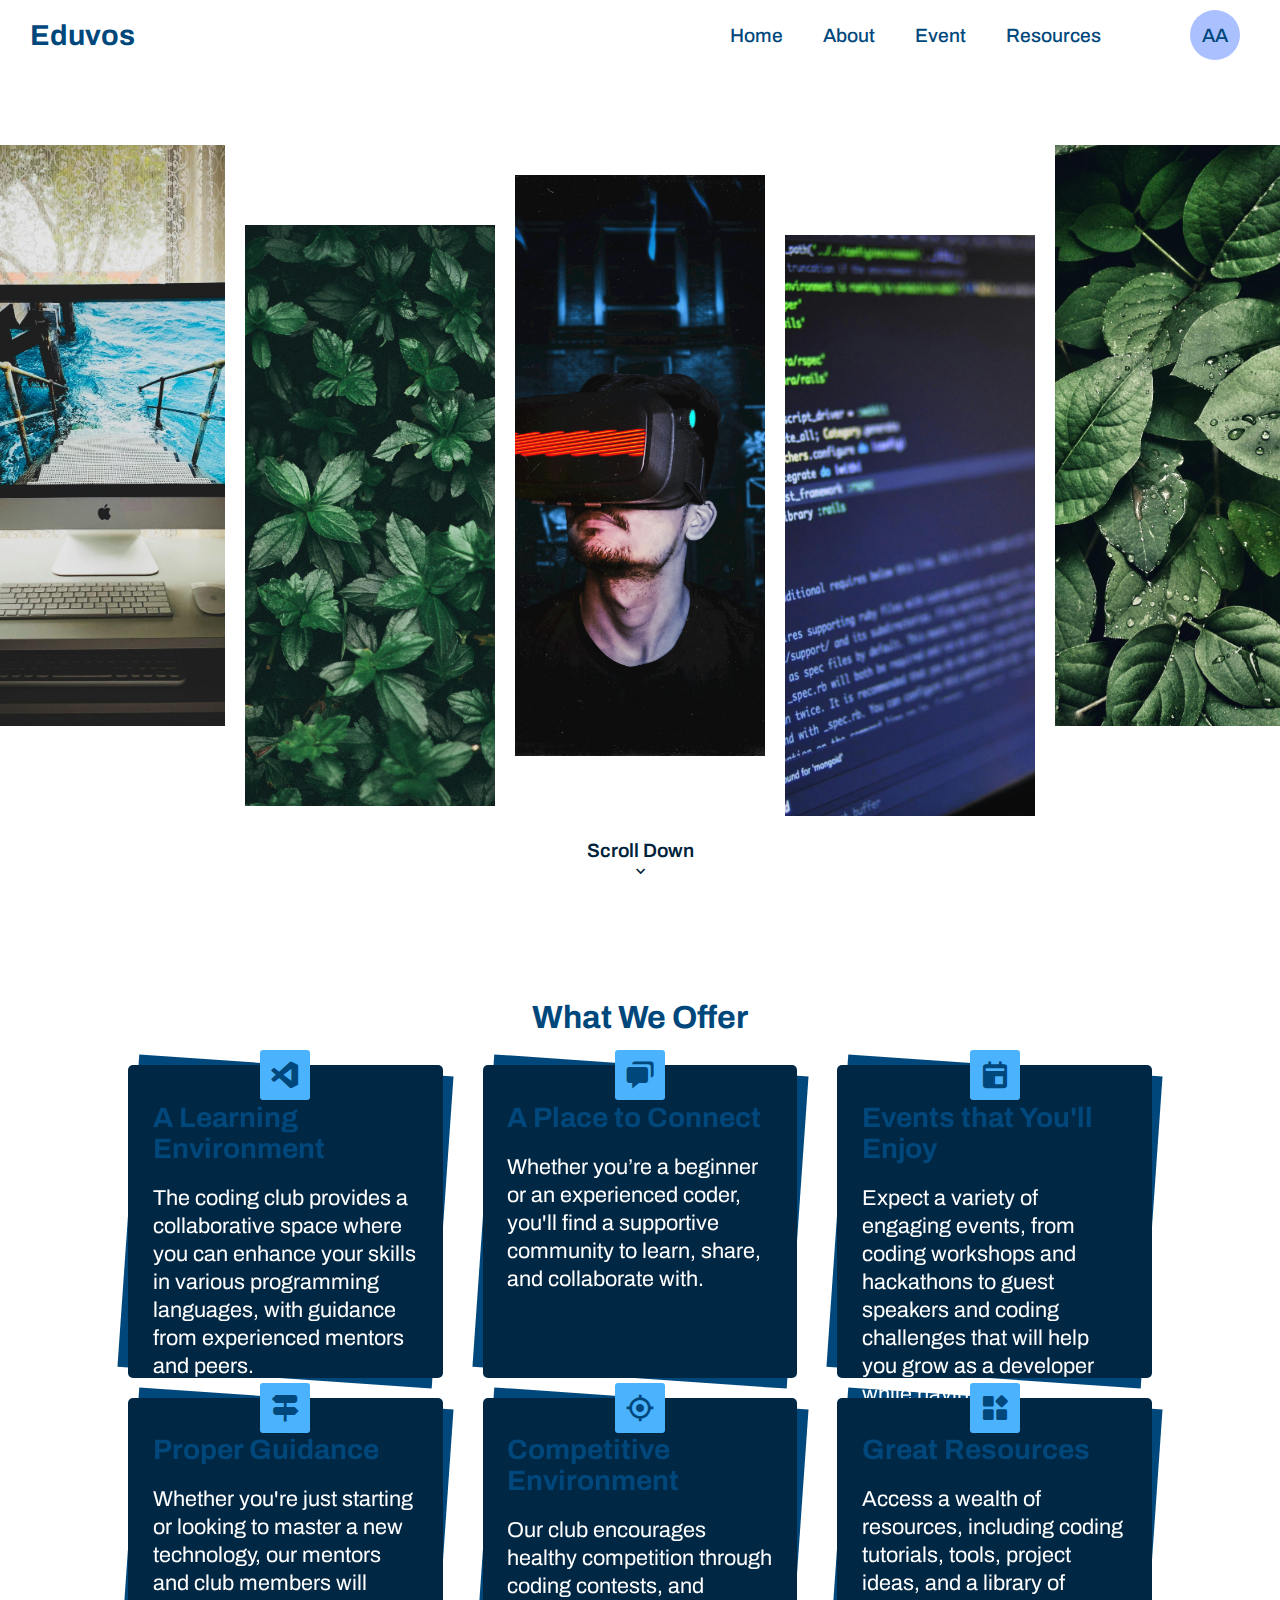
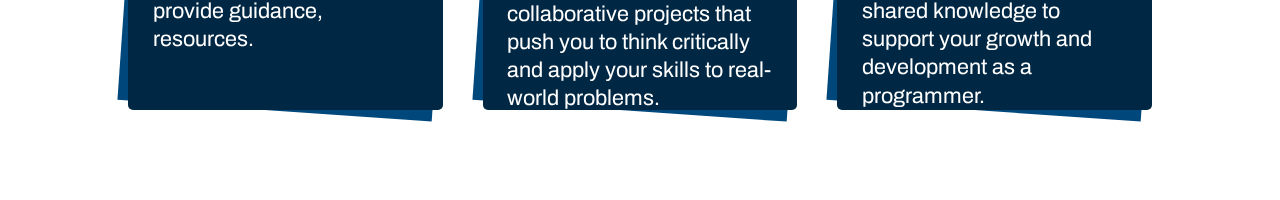
==== index.html @ 699df005 "Update - Working Site" ====
<!DOCTYPE html>
<html lang="en">
<head>
    <link rel="preconnect" href="https://fonts.googleapis.com">
    <link rel="preconnect" href="https://fonts.gstatic.com" crossorigin>
    <link href="https://fonts.googleapis.com/css2?family=Archivo:ital,wght@0,100..900;1,100..900&family=Jost:ital,wght@0,100..900;1,100..900&family=Macondo&family=Nunito+Sans:ital,opsz,wght@0,6..12,200..1000;1,6..12,200..1000&family=Pacifico&display=swap" rel="stylesheet">
    <link href="https://fonts.googleapis.com/css2?family=Archivo:ital,wght@0,100..900;1,100..900&family=Galada&family=Jost:ital,wght@0,100..900;1,100..900&family=Macondo&family=Nunito+Sans:ital,opsz,wght@0,6..12,200..1000;1,6..12,200..1000&family=Pacifico&display=swap" rel="stylesheet">


    <link rel="stylesheet" href="./Styles/Global.css">
    <link rel="stylesheet" href="./Styles/Home_Page.css">
    <link href='https://unpkg.com/boxicons@2.1.4/css/boxicons.min.css' rel='stylesheet'>

    <meta charset="UTF-8">
    <meta name="viewport" content="width=device-width, initial-scale=1.0">
    <title>Home Page</title>
</head>
<body>
    <!-- This will appear if loading takes a while -->
    <div class="loadingScreen">
        <span class="item1"></span>
        <span class="item2"></span>
        <span class="item3"></span>
        <span class="item4"></span>
    </div>

    <main id="content">
    <!-- The Main Page Navigation -->
    <header>
        <nav class="main-Navigation">
            <h2 class="logo">Eduvos</h2>

            <div class="nav-container">
                <ul>
                    <a href="./index.html" class="nav-button">Home</a>
                    <a href="./About_Page.html" class="nav-button">About</a>
                    <a href="./Event_Page.html" class="nav-button">Event</a>
                    <a href="./Resource_Page.html" class="nav-button">Resources</a>
                </ul>
    
                <div class="userProfile">AA</div>
            </div>
        </nav>
    </header>

    <!-- Welcoming Section -->
    <div class="welcoming-Section">
        <img src="./Resources/Images/Image1.jpg" alt="">
        <img src="./Resources/Images/Image4.jpg" alt="">
        <img src="./Resources/Images/Image2.jpg" alt="">
        <img src="./Resources/Images/Image3.jpg" alt="">
        <img src="./Resources/Images/Image5.jpg" alt="">
    
        <div class="scrollDown"><a href="#section2">Scroll Down</a> <i class='bx bx-chevron-down'></i></div>
    </div>

    <div class="section2" id="section2">
        <h1>What We Offer</h1>

        <div class="section2-Content">

            <div class="content-Containers">
                <div class="content-icon">
                    <i class='bx bxl-visual-studio'></i>
                </div>
            
                <div class="flip-card">
                    <div class="flip-inner">
                        <div class="flip-front">
                            <h3>A Learning Environment</h3>
                            <p>The coding club provides a collaborative space where you can enhance your skills in various programming languages, with guidance from experienced mentors and peers.</p>
                        </div>
                        <div class="flip-back">
                            <i class='bx bxs-quote-left'></i>
                            Did you know? Being part of a coding community can significantly accelerate your learning process and introduce you to industry practices through hands-on experience.
                            <i class='bx bxs-quote-right'></i>
                        </div>
                    </div>
                </div>
            </div>
            
            <div class="content-Containers">
                <div class="content-icon">
                    <i class='bx bxs-chat'></i>
                </div>
            
                <div class="flip-card">
                    <div class="flip-inner">
                        <div class="flip-front">
                            <h3>A Place to Connect</h3>
                            <p>Whether you’re a beginner or an experienced coder, you'll find a supportive community to learn, share, and collaborate with.</p>
                        </div>
                        <div class="flip-back">
                            <i class='bx bxs-quote-left'></i>
                            Did you know? Building connections in a coding community can open doors to collaborative projects, job opportunities, and invaluable peer-to-peer learning.
                            <i class='bx bxs-quote-right'></i>
                        </div>
                    </div>
                </div>
            </div>
            
            <div class="content-Containers">
                <div class="content-icon">
                    <i class='bx bxs-calendar-event'></i>
                </div>
            
                <div class="flip-card">
                    <div class="flip-inner">
                        <div class="flip-front">
                            <h3>Events that You'll Enjoy</h3>
                            <p>Expect a variety of engaging events, from coding workshops and hackathons to guest speakers and coding challenges that will help you grow as a developer while having fun.</p>
                        </div>
                        <div class="flip-back">
                            <i class='bx bxs-quote-left'></i>
                            Did you know? Participating in coding events and hackathons enhances problem-solving skills, boosts your portfolio, and offers great networking opportunities with professionals.
                            <i class='bx bxs-quote-right'></i>
                        </div>
                    </div>
                </div>
            </div>
            
            <div class="content-Containers">
                <div class="content-icon">
                    <i class='bx bxs-directions'></i>
                </div>
            
                <div class="flip-card">
                    <div class="flip-inner">
                        <div class="flip-front">
                            <h3>Proper Guidance</h3>
                            <p>Whether you're just starting or looking to master a new technology, our mentors and club members will provide guidance, resources.</p>
                        </div>
                        <div class="flip-back">
                            <i class='bx bxs-quote-left'></i>
                            Did you know? Having a mentor to guide you through coding challenges helps build confidence, improves your coding techniques, and accelerates your learning curve.
                            <i class='bx bxs-quote-right'></i>
                        </div>
                    </div>
                </div>
            </div>
            
            <div class="content-Containers">
                <div class="content-icon">
                    <i class='bx bx-target-lock'></i>
                </div>
            
                <div class="flip-card">
                    <div class="flip-inner">
                        <div class="flip-front">
                            <h3>Competitive Environment</h3>
                            <p>Our club encourages healthy competition through coding contests, and collaborative projects that push you to think critically and apply your skills to real-world problems.</p>
                        </div>
                        <div class="flip-back">
                            <i class='bx bxs-quote-left'></i>
                            Did you know? Healthy competition in coding can lead to faster skill development, increased motivation, and a deeper understanding of the concepts you’re learning.
                            <i class='bx bxs-quote-right'></i>
                        </div>
                    </div>
                </div>
            </div>
            
            <div class="content-Containers">
                <div class="content-icon">
                    <i class='bx bxs-widget'></i>
                </div>
            
                <div class="flip-card">
                    <div class="flip-inner">
                        <div class="flip-front">
                            <h3>Great Resources</h3>
                            <p>Access a wealth of resources, including coding tutorials, tools, project ideas, and a library of shared knowledge to support your growth and development as a programmer.</p>
                        </div>
                        <div class="flip-back">
                            <i class='bx bxs-quote-left'></i>
                            Did you know? The best way to learn coding is by actively building projects. Our club provides resources and challenges that help you apply your knowledge in practical ways.
                            <i class='bx bxs-quote-right'></i>
                        </div>
                    </div>
                </div>
            </div>
            

        </div>
    </div>
</main>
</body>
<script type="module" src="./Scripts/Global.js"></script>
<script type="module" src="./Scripts/Home_Page.js"></script>
</html>
---- Styles/Global.css ----
:root{
    --primary-color: #00487C;
    --secondary-color: #267EBD;
    --tertiary-color: #4BB3FD;
    --quaternary-color: #D7EBBA;
    --quinary-color: #EBF5BC;
    --senary-color: #feffb4;

    --primary-color-dark: #00223A;
    --mid-secondary-color:#002743;
}

*{
    margin: 0;
    padding: 0;
}

a{
    text-decoration: none;
    color: inherit;
}

body{
    color: var(--primary-color);
    font-family: archivo;
    justify-content: center;

}

::-webkit-scrollbar{
    background: var(--primary-color);
    width: 12px;
}

::-webkit-scrollbar-thumb{
    background: var(--primary-color-dark);
}


header{
    width: 100%;
}

nav{
    display: flex;
    justify-content: space-between;
    align-items: center;

    color: var(--primary-color);
    font-size: 1.2em;
    font-weight: 500;

    width: 100%;
    height: 70px;
}

nav h2{
    padding-left: 30px;
}

nav img{
    width: 60px;
    height: 60px;

    border-radius: 50%;
}

nav ul{
    display: flex;
    height: 100%;
    list-style: none;
    gap: 20px;
    align-items: center;
}

nav ul a{
    position: relative;
    align-content: center;

    color: inherit;
    text-decoration: none;
    padding: 10px;
    cursor: pointer;
    height: 100%;

    overflow: hidden;
}

nav ul a:before{
    content: "";

    position: absolute;
    bottom: 0;
    left: -100%;
    width: 100%;
    height: 4px;
    background: var(--primary-color);

    transition: 0.5s;
}

nav ul a:after{
    content: "";

    position: absolute;
    bottom: 5px;
    left: 100%;
    width: 100%;
    height: 4px;
    background: var(--tertiary-color);

    transition: 0.5s;
}

nav ul a:hover:before,
nav ul a:hover:after{
    left: 0;
    transition: 0.5s;
}

.nav-container{
    display: flex;
    justify-content: space-around;
    /* background: red; */
    align-items: center;
    width: 600px;
    height: 100%;
}

nav .userProfile{
    background: #abc0ff;
    text-align: center;
    align-content: center;
    height: 50px;
    width: 50px;
    border-radius: 50%
}

/* ---------------------------------------------------------------- */


.loadingScreen{
    position: fixed;
    background: white;
    width: 100%;
    height: 100vh;
    align-content: center;
    justify-items: center;

    z-index: 100;
}

span{
    position: absolute;
    left: 50%;

    display: block;
    width: 20px;
    height: 20px;
    border-radius: 50%;

    animation: load 2s infinite ease-in-out;
}

.item1{
    background: var(--primary-color);
    animation-delay: -1.5s;
}

.item2{
    background: var(--primary-color-dark);
    animation-delay: -1s;
}

.item3{
    background: var(--primary-color);
    animation-delay: -0.5s;
}

.item4{
    background: var(--primary-color-dark);
    animation-delay: 0s;
}

@keyframes load {
    0%{
        transform: translate(0%);
        border-radius: 50%;
    }
    25%{
        transform: translate(150%) scale(0.5);
        border-radius: 0%;
    }
    50%{
        transform: translate(150%, 150%);
        border-radius: 50%;
    }
    75%{
        transform: translate(0, 150%) scale(0.5);
        border-radius: 0%;
    }
}
---- Styles/Home_Page.css ----
html {
    scroll-behavior: smooth;
}


.welcoming-Section{
    position: relative;
    display: flex;
    justify-content: center;
    align-items: center;

    width: 100%;
    height: calc(100vh - 70px);

    gap: 20px;
    /* background: var(--primary-color-dark); */
}

.welcoming-Section img{
    width: 250px;
    height: 70%;
    object-fit: cover;
    background: var(--primary-color-dark);
    transition: 0.2s ease-in-out;
}

/* Image PLacements */
.welcoming-Section img:nth-child(1) {
    transform: translateY(-50px);
}

.welcoming-Section img:nth-child(2) {
    transform: translateY(30px);
}

.welcoming-Section img:nth-child(3) {
    transform: translateY(-20px);
}

.welcoming-Section img:nth-child(4) {
    transform: translateY(40px);
}

.welcoming-Section img:nth-child(5) {
    transform: translateY(-50px);
}

.welcoming-Section img:hover {
    scale: 1.1;
}

.welcoming-Section:has(img:hover) img:not(:hover) {
    transition: filter 100ms ease-in-out;
    filter: grayscale(50%);
    transition: 0.2s ease-in-out;

}

.scrollDown{
    position: absolute;
    bottom: 20px;
    display: flex;
    flex-direction: column;

    align-items: center;
    font-size: 1.2em;
    font-weight: 600;

    color: var(--primary-color-dark);
    /* animation: bobbing 1200ms 5s infinite; */
}

@keyframes bobbing {
    0%{
        transform: translateY(0px);
    }
    20%{
        transform: translateY(-20px);
    }
    40%{
        transform: translateY(0px);
    }
    60%{
        transform: translateY(0px);
    }
    80%{
        transform: translateY(-20px);
    }
    100%{
        transform: translateY(0px);
    }
}

/* ------------------------------------------------- */

.section2{
    height: 100vh;
    width: 100%;

    position: relative;
    display: flex;

    justify-content: center;
    align-items: center;
    flex-direction: column;

    gap: 20px;
}

.section2 h1{
    margin-bottom: 20px;
}

.section2-Content{
    width: 80%;
    height: 625px;

    display: grid;
    align-items: center;
    grid-template-columns: repeat(3, 1fr);
    grid-template-rows: repeat(2, 1fr);
    
    gap: 40px;
}

.content-Containers{
    position: relative;

    height: 100%;
    background: var(--mid-secondary-color);
    border-radius: 5px;
    cursor: pointer;

    padding: 10px;
}

.content-Containers::before{
    content: '';
    position: absolute;
    height: 100%;
    width: 100%;

    left: 0;
    top: 0;
    rotate: 4deg;
    z-index: -1;
    background: var(--primary-color);
}

.content-icon{
    height: 50px;
    width: 50px;

    position: absolute;
    left: 50%;
    transform: translate(-50%, -50%);

    background: var(--tertiary-color);
    border-radius: 3px;

    display: flex;
    align-items: center;
    justify-content: center;
    font-size: 2em;
    transition: 1s;
    z-index: 1;
}

.flip-card {
    width: 100%;
    height: 100%;
    position: relative;
    transform-style: preserve-3d;
    transition: transform 0.6s;
}

.flip-inner {
    width: 100%;
    height: 100%;
    position: relative;
    transform-style: preserve-3d;
}

.flip-front, .flip-back {
    position: absolute;
    height: 100%;
    backface-visibility: hidden;
    font-size: 24px;
    border-radius: 5px;
}

.flip-front{
    width: 90%;
    padding: 0% 5%;

    display: flex;
    flex-direction: column;
    gap: 20px;
}

.flip-front h3{
    margin-top: 10%;
}

.flip-front p{
    color: white;
    font-size: 0.9em;
    line-height: 1.3em;
}

.flip-back {
    background: var(--senary-color);
    text-align: center;
    align-content: center;
    width: 90%;
    padding: 0% 5%;
    transform: rotateY(180deg);
}

.flipped .flip-card {
    transform: rotateY(180deg);
}


@keyframes appear{
    from{
        opacity: 0;
        transform: translateY(100px);
    }
    to{
        opacity: 1;
        transform: translateY(0px);
    }
}
/* ------------------------------------------------ */
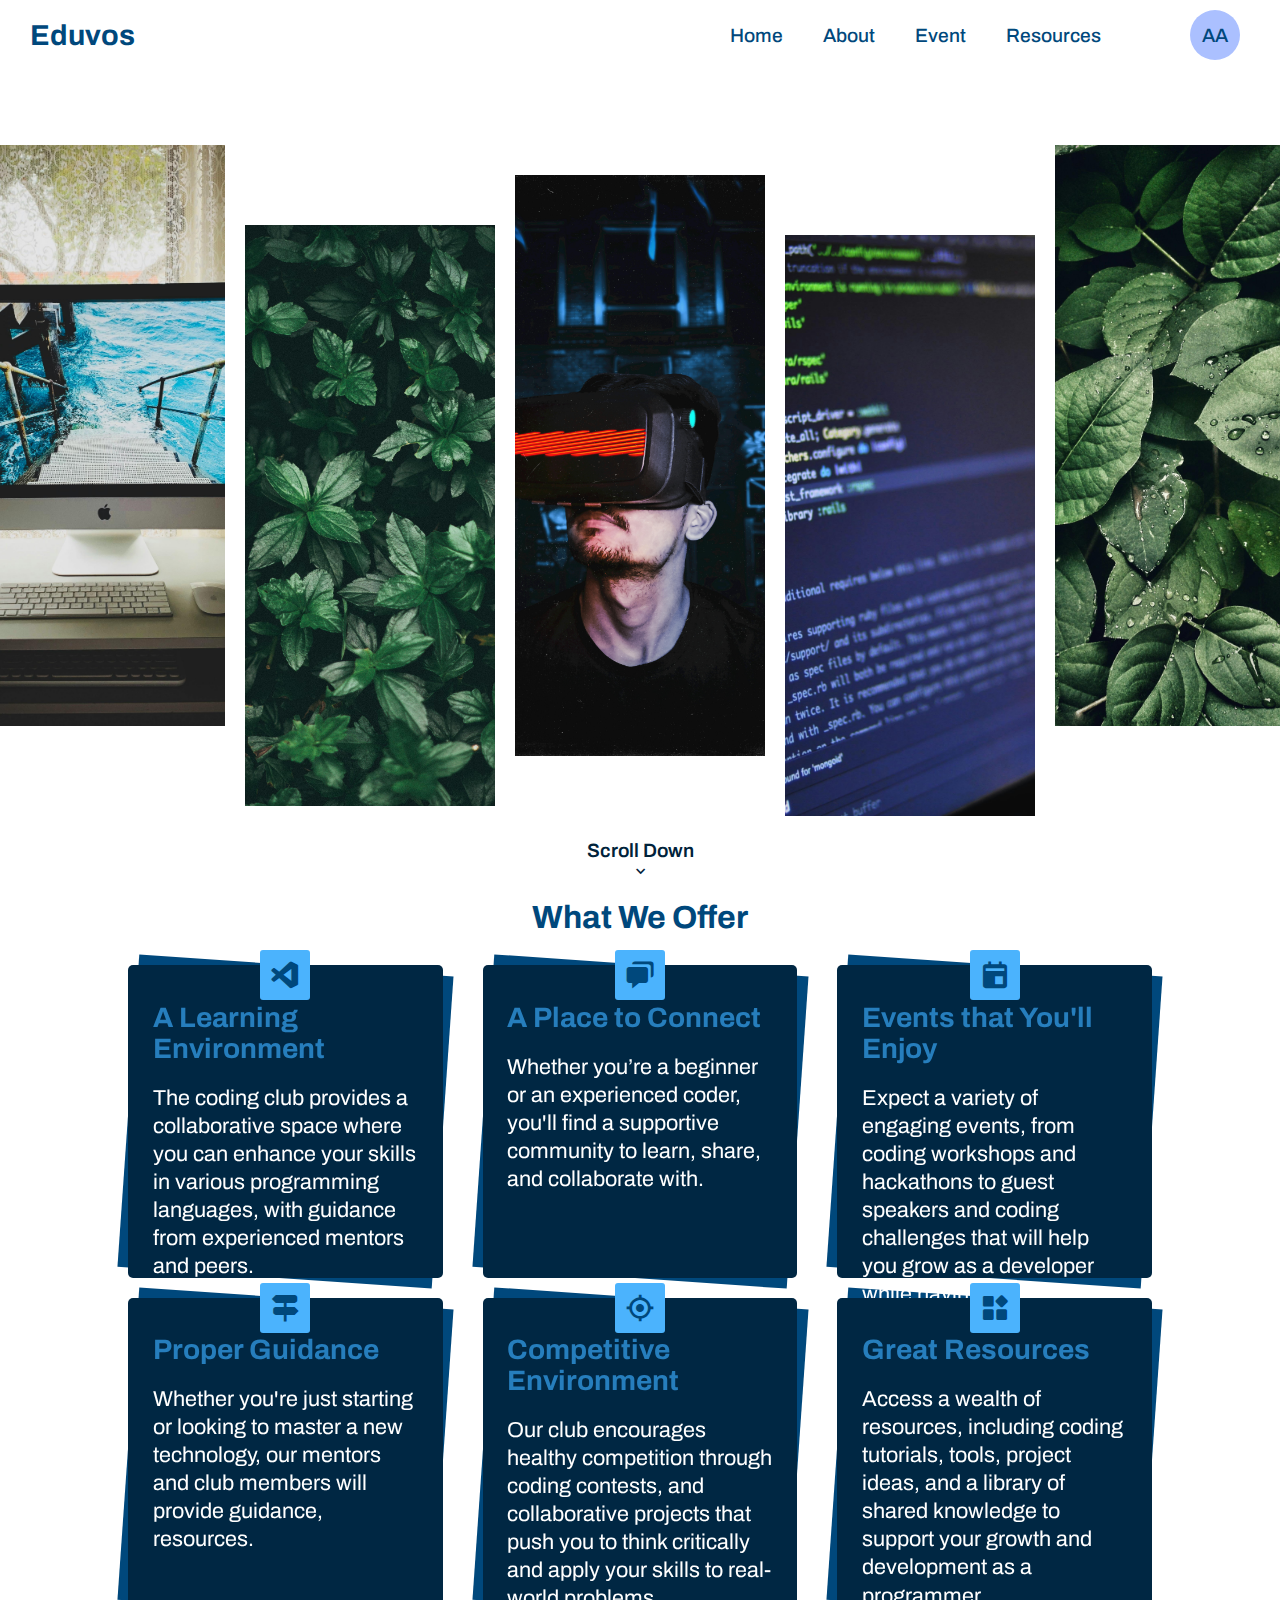
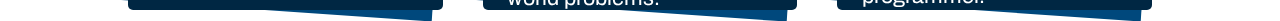
==== commit 5123e950: "Update - Mobile Nav Test(3)" ====
--- a/index.html
+++ b/index.html
@@ -31,17 +31,19 @@
             <h2 class="logo">Eduvos</h2>
 
             <div class="nav-container">
-                <ul>
+                <ul class="desktop-navigation">
                     <a href="./index.html" class="nav-button">Home</a>
                     <a href="./About_Page.html" class="nav-button">About</a>
                     <a href="./Event_Page.html" class="nav-button">Event</a>
                     <a href="./Resource_Page.html" class="nav-button">Resources</a>
                 </ul>
-    
+
                 <div class="userProfile">AA</div>
             </div>
         </nav>
     </header>
+
+    
 
     <!-- Welcoming Section -->
     <div class="welcoming-Section">
@@ -54,6 +56,10 @@
         <div class="scrollDown"><a href="#section2">Scroll Down</a> <i class='bx bx-chevron-down'></i></div>
     </div>
 
+    <div class="mobile-welcome-Section">
+        <h1>Welcome To The Coding Club</h1>
+    </div>
+
     <div class="section2" id="section2">
         <h1>What We Offer</h1>
 
@@ -183,6 +189,14 @@
         </div>
     </div>
 </main>
+
+    <ul class="mobile-navigation">
+        <a href="./index.html"><i class='bx bxs-home-alt-2'></i></a>
+        <a href="./About_Page.html"><i class='bx bxs-book-reader'></i></a>
+        <a href="./Event_Page.html"><i class='bx bxs-calendar-event'></i></a>
+        <a href="./Resource_Page.html"><i class='bx bxs-widget'></i></a>
+    </ul>
+    
 </body>
 <script type="module" src="./Scripts/Global.js"></script>
 <script type="module" src="./Scripts/Home_Page.js"></script>
--- a/Styles/Global.css
+++ b/Styles/Global.css
@@ -3,7 +3,7 @@
     --secondary-color: #267EBD;
     --tertiary-color: #4BB3FD;
     --quaternary-color: #D7EBBA;
-    --quinary-color: #EBF5BC;
+    --quinary-color: #f5ffca;
     --senary-color: #feffb4;
 
     --primary-color-dark: #00223A;
@@ -56,13 +56,6 @@
 
 nav h2{
     padding-left: 30px;
-}
-
-nav img{
-    width: 60px;
-    height: 60px;
-
-    border-radius: 50%;
 }
 
 nav ul{
@@ -136,6 +129,10 @@
     border-radius: 50%
 }
 
+.mobile-navigation,
+.mobile-welcome-Section{
+    display: none;
+}
 /* ---------------------------------------------------------------- */
 
 
@@ -199,4 +196,57 @@
         transform: translate(0, 150%) scale(0.5);
         border-radius: 0%;
     }
+}
+
+/* ------------------------------------------------------ */
+
+@media (width <= 500px){
+
+    body {
+        padding-bottom: 16dvh;
+    }
+
+    nav{
+        position: static;
+        display: none;
+    }
+
+    nav h2,
+    nav .userProfile{
+        display: none;
+    }
+
+    .desktop-navigation{
+        display: none;
+    }
+
+    .mobile-navigation {
+        position: fixed;
+        bottom: 0%;
+        left: 0;
+        width: 100dvw;
+        height: 10dvh;
+        background: #ffffff;
+        display: flex;
+        gap: 5px;
+        transition: 2s;
+        z-index: 1000; 
+    }
+
+    /* Space out the icons */
+    .mobile-navigation a {
+        width: 100%;
+        height: 100%;
+        display: flex;
+        align-items: center;
+        justify-content: center;
+        text-align: center;
+        font-size: 2em;
+    }
+
+    nav ul a::before,
+    nav ul a::after{
+        display: none;
+    }
+
 }--- a/Styles/Home_Page.css
+++ b/Styles/Home_Page.css
@@ -70,6 +70,10 @@
     /* animation: bobbing 1200ms 5s infinite; */
 }
 
+.mobile-welcome-Section{
+    display: none;
+}
+
 @keyframes bobbing {
     0%{
         transform: translateY(0px);
@@ -94,7 +98,7 @@
 /* ------------------------------------------------- */
 
 .section2{
-    height: 100vh;
+    height: min-content;
     width: 100%;
 
     position: relative;
@@ -200,6 +204,7 @@
 
 .flip-front h3{
     margin-top: 10%;
+    color: var(--secondary-color);
 }
 
 .flip-front p{
@@ -209,7 +214,7 @@
 }
 
 .flip-back {
-    background: var(--senary-color);
+    background: var(--quinary-color);
     text-align: center;
     align-content: center;
     width: 90%;
@@ -233,3 +238,43 @@
     }
 }
 /* ------------------------------------------------ */
+
+@media (width <= 800px){
+    .welcoming-Section{
+        display: none;
+    }
+
+    .mobile-welcome-Section{
+        display: block;
+        position: relative;
+        height: 100dvh;
+        width: 100dvw;
+        /* background: red; */
+
+        background-image: url(../Resources/Images/mobile-Welcome.png);
+        background-size: 400px;
+        background-repeat: no-repeat;
+        background-position: center;
+        overflow: hidden;
+    }
+
+    .mobile-welcome-Section h1{
+        position: absolute;
+        bottom: 15%;
+        left: 5%;
+    }
+    
+    .section2-Content{
+        /* background: red; */
+        height: min-content;
+        display: flex;
+        flex-direction: column;
+    }
+
+    .content-Containers{
+        height: 300px;
+        width: 100%;
+    }
+
+   
+}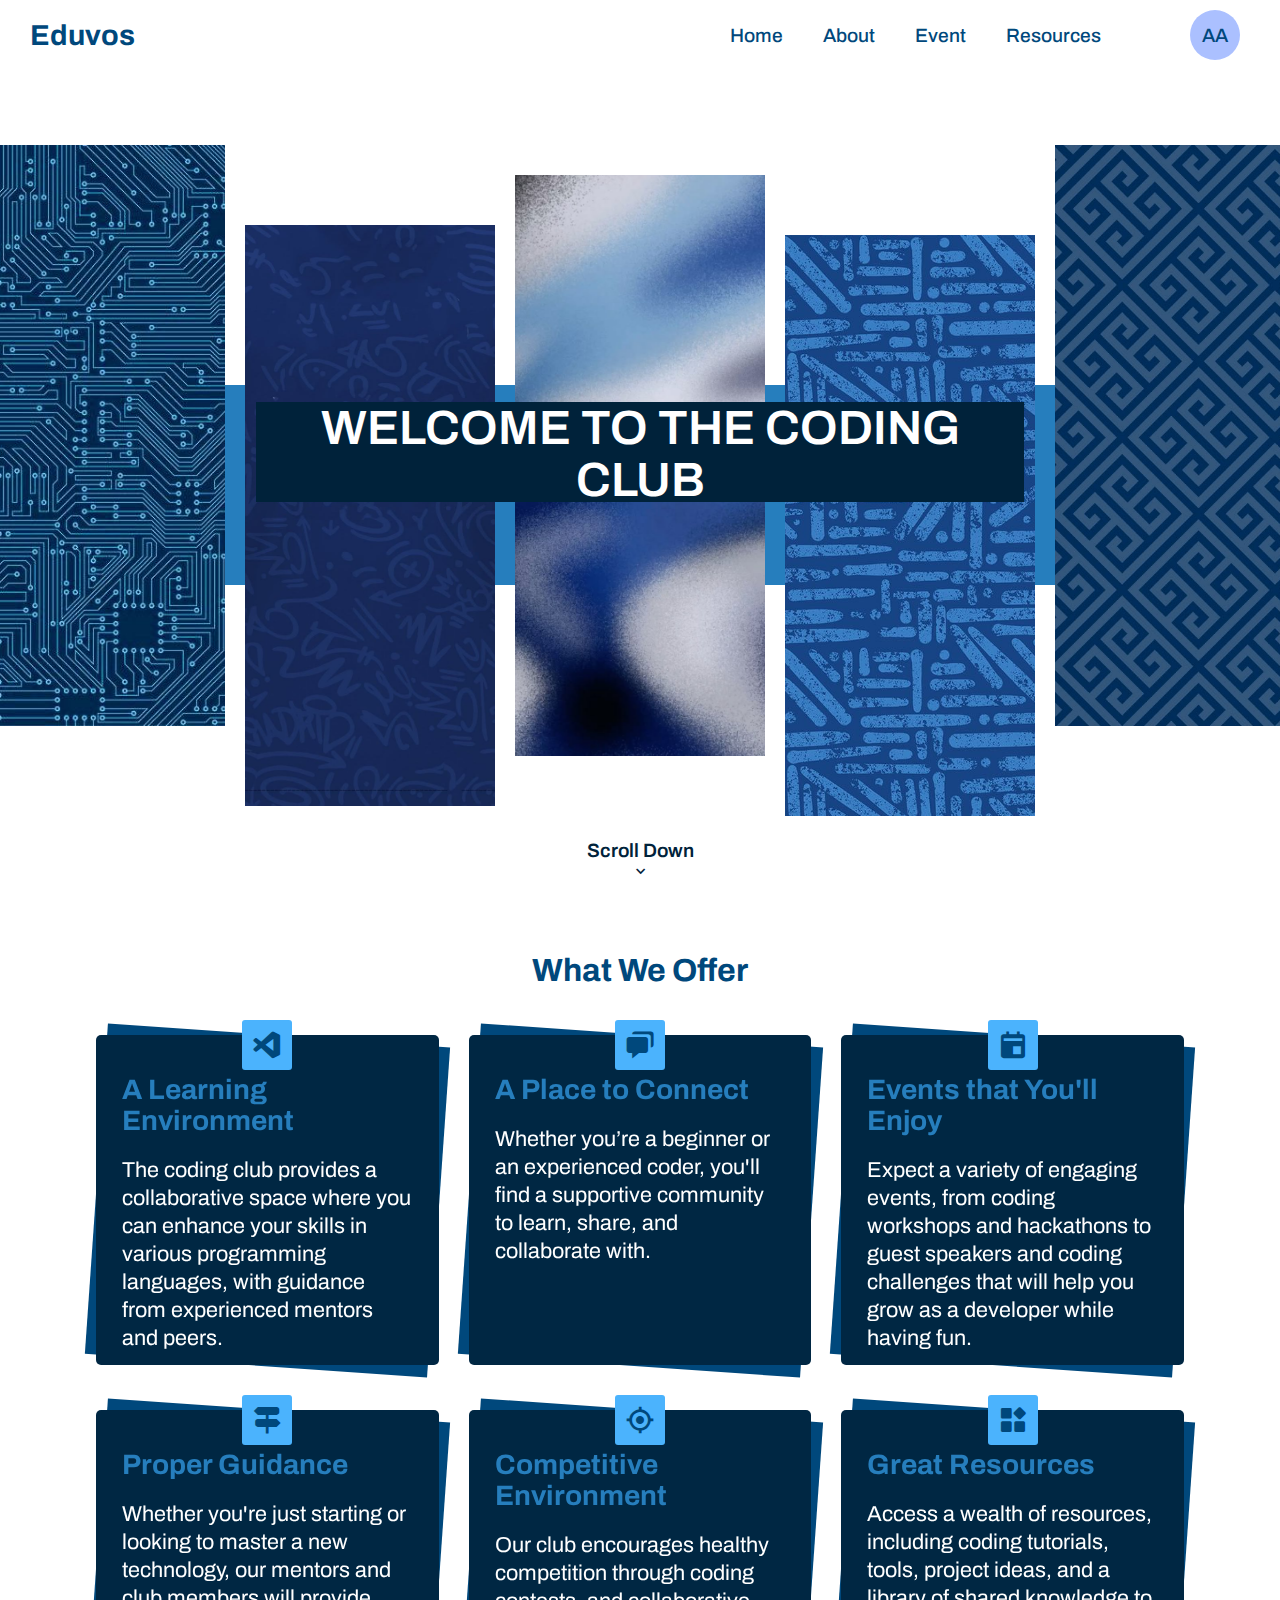
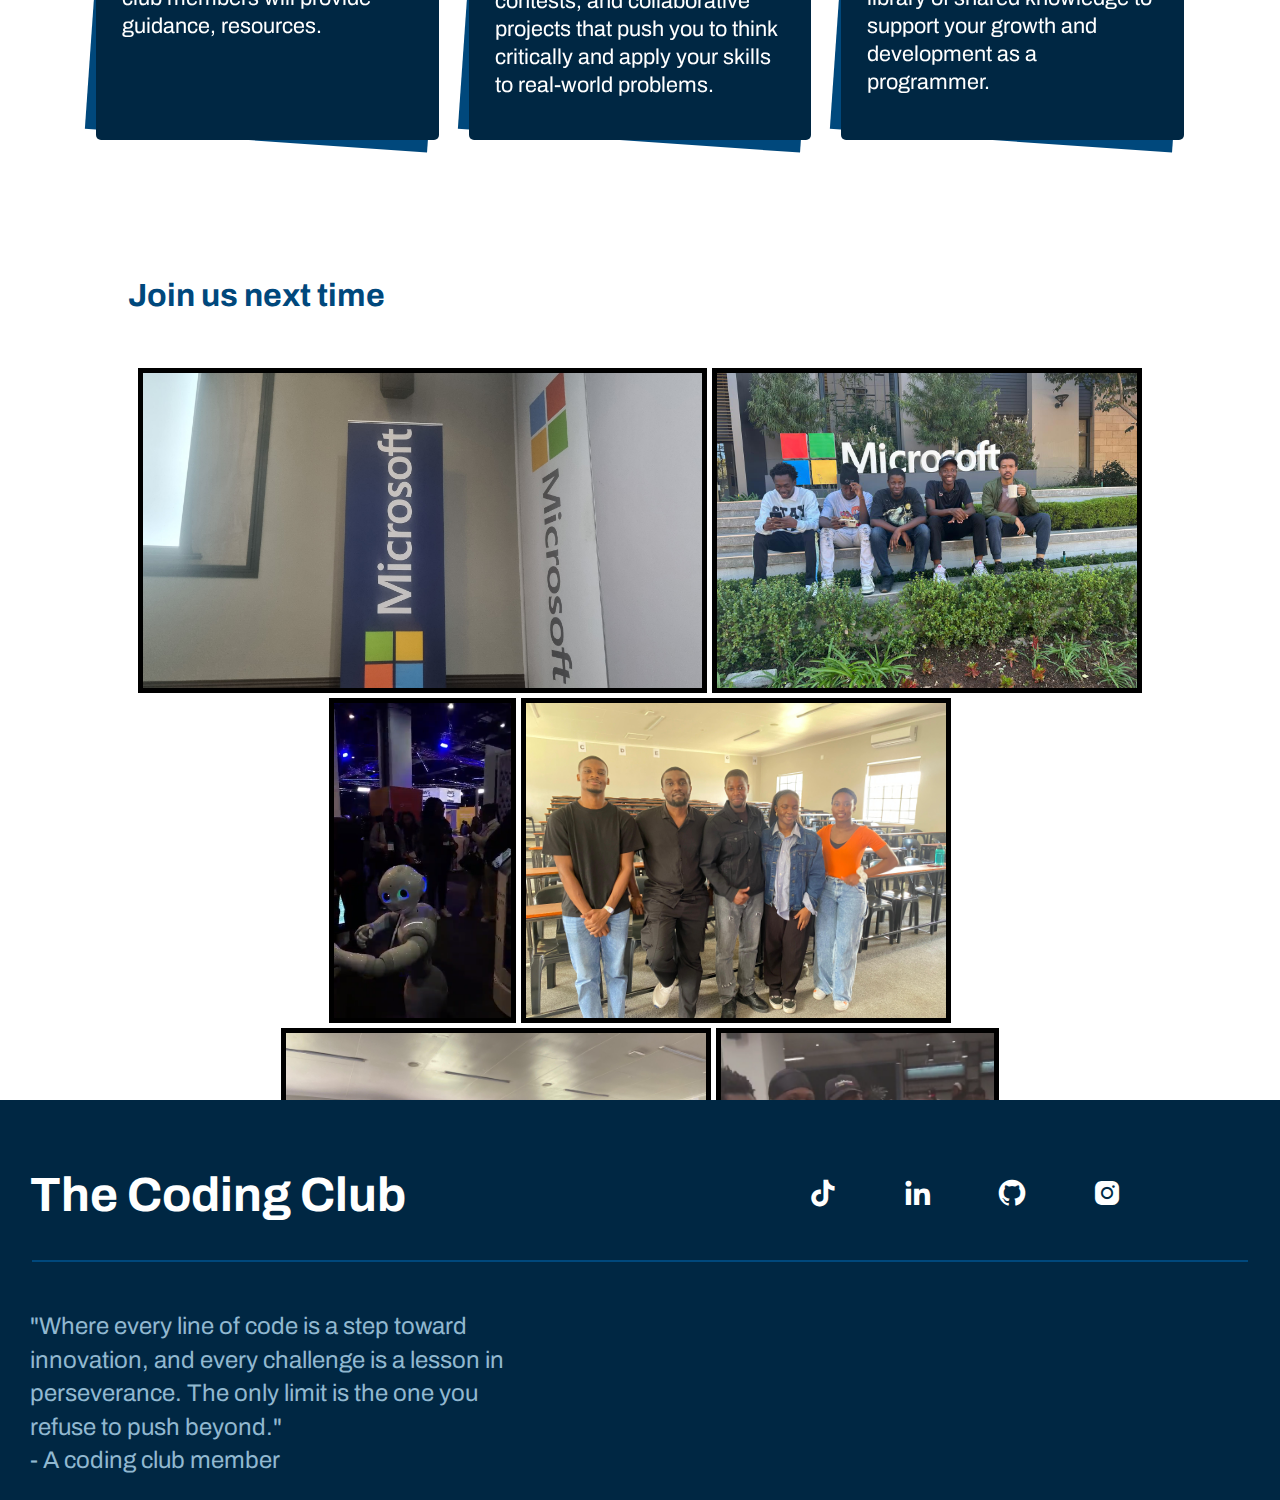
==== commit e256a8fb: "Update - Cleaned Up Home Page & Fixed Overflow of Nav Bar" ====
--- a/index.html
+++ b/index.html
@@ -47,11 +47,11 @@
 
     <!-- Welcoming Section -->
     <div class="welcoming-Section">
-        <img src="./Resources/Images/Image1.jpg" alt="">
-        <img src="./Resources/Images/Image4.jpg" alt="">
-        <img src="./Resources/Images/Image2.jpg" alt="">
-        <img src="./Resources/Images/Image3.jpg" alt="">
-        <img src="./Resources/Images/Image5.jpg" alt="">
+        <img src="./Resources/Images/1Image.jpeg" alt="">
+        <img src="./Resources/Images/3Image.jpeg" alt="">
+        <img src="./Resources/Images/4Image.jpeg" alt="">
+        <img src="./Resources/Images/2Image.jpeg" alt="">
+        <img src="./Resources/Images/5Image.jpeg" alt="">
     
         <div class="scrollDown"><a href="#section2">Scroll Down</a> <i class='bx bx-chevron-down'></i></div>
     </div>
@@ -188,6 +188,31 @@
 
         </div>
     </div>
+
+    <div class="Trip-section">
+        <h2>Join us next time</h2>
+        <div class="mason-something">
+            <img src="./Resources/Images/Trip1.jpeg" alt="coding club">
+            <img src="./Resources/Images/Trip2.jpeg" alt="coding club">
+            <img src="./Resources/Images/Trip5.png" alt="coding club">
+            <img src="./Resources/Images/Trip3.jpeg" alt="coding club">
+            <img src="./Resources/Images/Trip4.jpeg" alt="coding club">
+            <img src="./Resources/Images/Trip6.png" alt="coding club">
+
+        </div>
+
+    </div>
+
+    <footer>
+        <h1>The Coding Club</h1>
+        <ul><a href="https://www.tiktok.com/@codingclub404"><i class='bx bxl-tiktok'></i></a>
+            <a href="https://www.linkedin.com/in/coding-club-3841b1349"><i class='bx bxl-linkedin'></i></a>
+            <a href="https://github.com/CODINGCLUB404"><i class='bx bxl-github'></i></a>
+            <a href="https://www.instagram.com/codingclub404?igsh=MTB4amQzNWxnZDgzeg=="><i class='bx bxl-instagram-alt'></i></a>
+        </ul>
+
+        <p>"Where every line of code is a step toward innovation, and every challenge is a lesson in perseverance. The only limit is the one you refuse to push beyond." <br> - A coding club member</p>
+    </footer>
 </main>
 
     <ul class="mobile-navigation">
--- a/Styles/Global.css
+++ b/Styles/Global.css
@@ -54,6 +54,10 @@
     height: 70px;
 }
 
+.nav-container{
+    height: 100%;
+}
+
 nav h2{
     padding-left: 30px;
 }
@@ -64,6 +68,7 @@
     list-style: none;
     gap: 20px;
     align-items: center;
+
 }
 
 nav ul a{
@@ -72,7 +77,7 @@
 
     color: inherit;
     text-decoration: none;
-    padding: 10px;
+    padding: 0px 10px;
     cursor: pointer;
     height: 100%;
 
@@ -88,7 +93,7 @@
     width: 100%;
     height: 4px;
     background: var(--primary-color);
-
+    z-index: 2;
     transition: 0.5s;
 }
 
@@ -96,11 +101,13 @@
     content: "";
 
     position: absolute;
-    bottom: 5px;
+    bottom: 6px;
     left: 100%;
     width: 100%;
     height: 4px;
     background: var(--tertiary-color);
+
+    z-index: 2;
 
     transition: 0.5s;
 }
@@ -139,15 +146,17 @@
 .loadingScreen{
     position: fixed;
     background: white;
-    width: 100%;
-    height: 100vh;
-    align-content: center;
-    justify-items: center;
-
-    z-index: 100;
-}
-
-span{
+    width: 100dvw;
+    height: 100dvh;
+    
+    display: flex;
+    align-items: center;
+    justify-content: center;
+
+    z-index: 1000;
+}
+
+.loadingScreen span{
     position: absolute;
     left: 50%;
 
@@ -249,4 +258,8 @@
         display: none;
     }
 
+    footer{
+        display: none;
+    }
+
 }--- a/Styles/Home_Page.css
+++ b/Styles/Home_Page.css
@@ -1,5 +1,7 @@
 html {
     scroll-behavior: smooth;
+    scroll-snap-type: mandatory y;
+    scroll-snap-align: top;
 }
 
 
@@ -17,32 +19,72 @@
 }
 
 .welcoming-Section img{
+    position: relative;
     width: 250px;
     height: 70%;
     object-fit: cover;
     background: var(--primary-color-dark);
-    transition: 0.2s ease-in-out;
+}
+
+.welcoming-Section::before{
+    content: '';
+
+    position: absolute;
+    background: var(--secondary-color);
+
+    top: 50%;
+    transform: translateY(-50%);
+    left: 0;
+    height: 200px;
+    width: 100%;
+}
+
+.welcoming-Section::after{
+    content: 'WELCOME TO THE CODING CLUB';
+
+    position: absolute;
+    background: var(--primary-color-dark);
+
+    color: white;
+    text-align: center;
+    align-content: center;
+    font-size: 3em;
+    font-weight: 600;
+    top: 40%;
+    transform: translate(-50%);
+    left: 50%;
+    height: 100px;
+    width: 60%;
 }
 
 /* Image PLacements */
 .welcoming-Section img:nth-child(1) {
     transform: translateY(-50px);
+    --exaggerate:2;
 }
 
 .welcoming-Section img:nth-child(2) {
     transform: translateY(30px);
+    --exaggerate:-4;
+
 }
 
 .welcoming-Section img:nth-child(3) {
     transform: translateY(-20px);
+    --exaggerate:-6;
+
 }
 
 .welcoming-Section img:nth-child(4) {
     transform: translateY(40px);
+    --exaggerate:5;
+
 }
 
 .welcoming-Section img:nth-child(5) {
     transform: translateY(-50px);
+    --exaggerate:-2;
+
 }
 
 .welcoming-Section img:hover {
@@ -100,6 +142,7 @@
 .section2{
     height: min-content;
     width: 100%;
+    height: 100dvh;
 
     position: relative;
     display: flex;
@@ -113,24 +156,25 @@
 
 .section2 h1{
     margin-bottom: 20px;
+    background: white;
 }
 
 .section2-Content{
-    width: 80%;
-    height: 625px;
+    width: 85%;
+    height: 80%;
 
     display: grid;
     align-items: center;
     grid-template-columns: repeat(3, 1fr);
     grid-template-rows: repeat(2, 1fr);
     
-    gap: 40px;
+    gap: 30px;
 }
 
 .content-Containers{
     position: relative;
 
-    height: 100%;
+    height: 90%;
     background: var(--mid-secondary-color);
     border-radius: 5px;
     cursor: pointer;
@@ -170,6 +214,7 @@
     z-index: 1;
 }
 
+
 .flip-card {
     width: 100%;
     height: 100%;
@@ -201,6 +246,8 @@
     flex-direction: column;
     gap: 20px;
 }
+
+
 
 .flip-front h3{
     margin-top: 10%;
@@ -226,6 +273,62 @@
     transform: rotateY(180deg);
 }
 
+footer{
+    position: relative;
+    height: 400px;
+    background: var(--mid-secondary-color);
+    display: grid;
+    grid-template-columns: repeat(2, 1fr);
+    grid-template-rows: repeat(2, 1fr);
+    gap: 20px;
+    color: white;
+}
+
+footer::before{
+    content: '';
+    position: absolute;
+    width: 95%;
+    justify-self: center;
+    height: 2px;
+    background: var(--primary-color);
+    top: 40%;
+}
+
+footer h1{
+    width: 100%;
+    height: 100%;
+    margin-left: 30px;
+    align-content: center;
+    font-size: 3em;
+}
+
+footer ul{
+    width: 60%;
+    height: 100%;
+
+    justify-self: center;
+    display: flex;
+    align-items: center;
+    justify-content: space-around;
+}
+
+footer ul a{
+    font-size: 2em;
+    transition: 300ms;
+}
+
+footer p{
+    width: 80%;
+    line-height: 1.4em;
+    margin-left: 30px;
+    font-size: 1.5em;
+    color: #91b8d0;
+}
+
+footer ul a:hover{
+    color: var(--secondary-color);
+    scale: 1.5;
+}
 
 @keyframes appear{
     from{
@@ -237,6 +340,54 @@
         transform: translateY(0px);
     }
 }
+/* ------------------------------------------------ */
+
+.Trip-section{
+    height: 100dvh;
+    display: flex;
+    flex-direction: column;
+    align-items: center;
+    justify-content: center;
+    gap: 40px;
+}
+
+.Trip-section h2{
+    width: 80%;
+    font-size: 2em;
+    /* padding: 10px; */
+    
+}
+
+.mason-something{
+    height: 70%;
+    width: 80%;
+    border-radius: 10px;
+    /* background: var(--primary-color); */
+    padding: 20px;
+    justify-content: center;
+    display: flex;
+    flex-wrap: wrap;
+    gap: 15px;
+}
+
+.mason-something img{
+    outline: solid black 5px;
+    height: 50%;
+    transition: 400ms;
+}
+
+.mason-something img:hover{
+    scale: 1.25;
+    z-index: 2;
+}
+
+.mason-something:has(img:hover) img:not(:hover){
+    filter: blur(1px) brightness(30%);
+
+}
+
+
+
 /* ------------------------------------------------ */
 
 @media (width <= 800px){
@@ -276,5 +427,4 @@
         width: 100%;
     }
 
-   
 }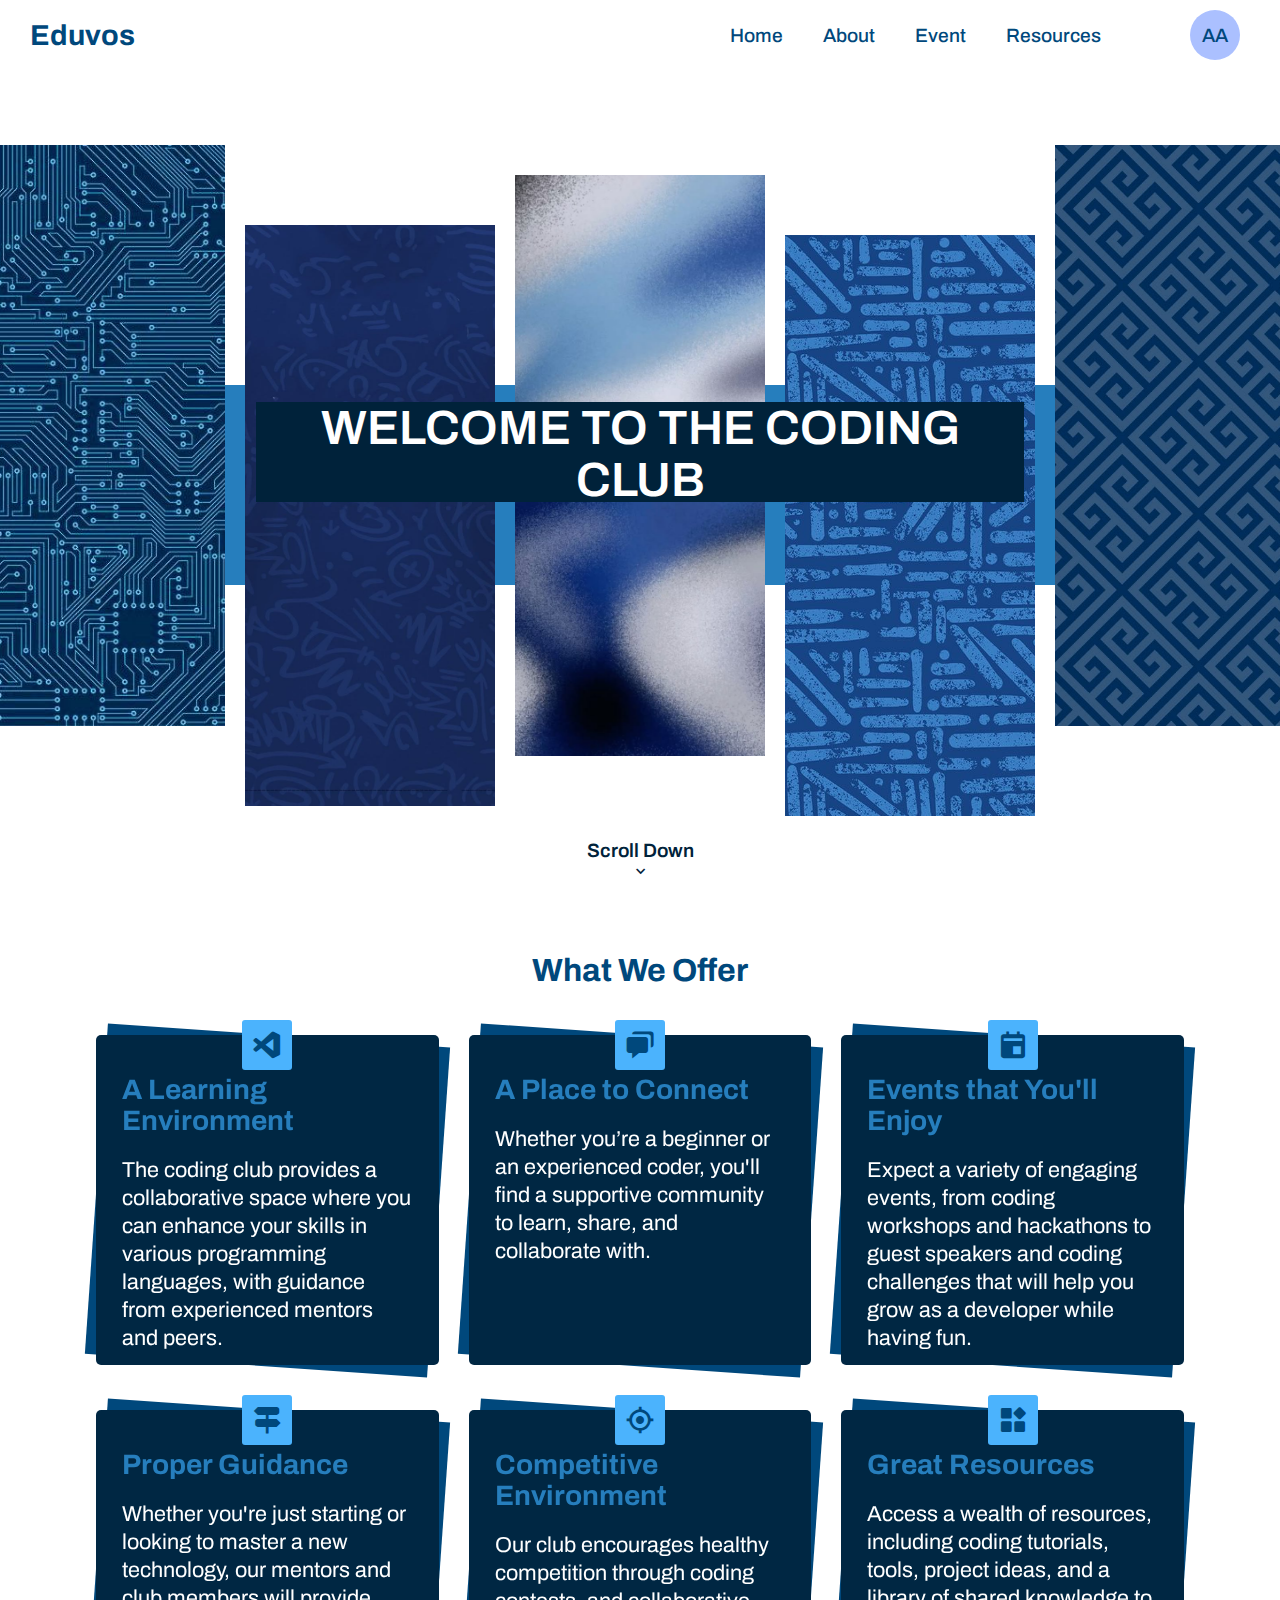
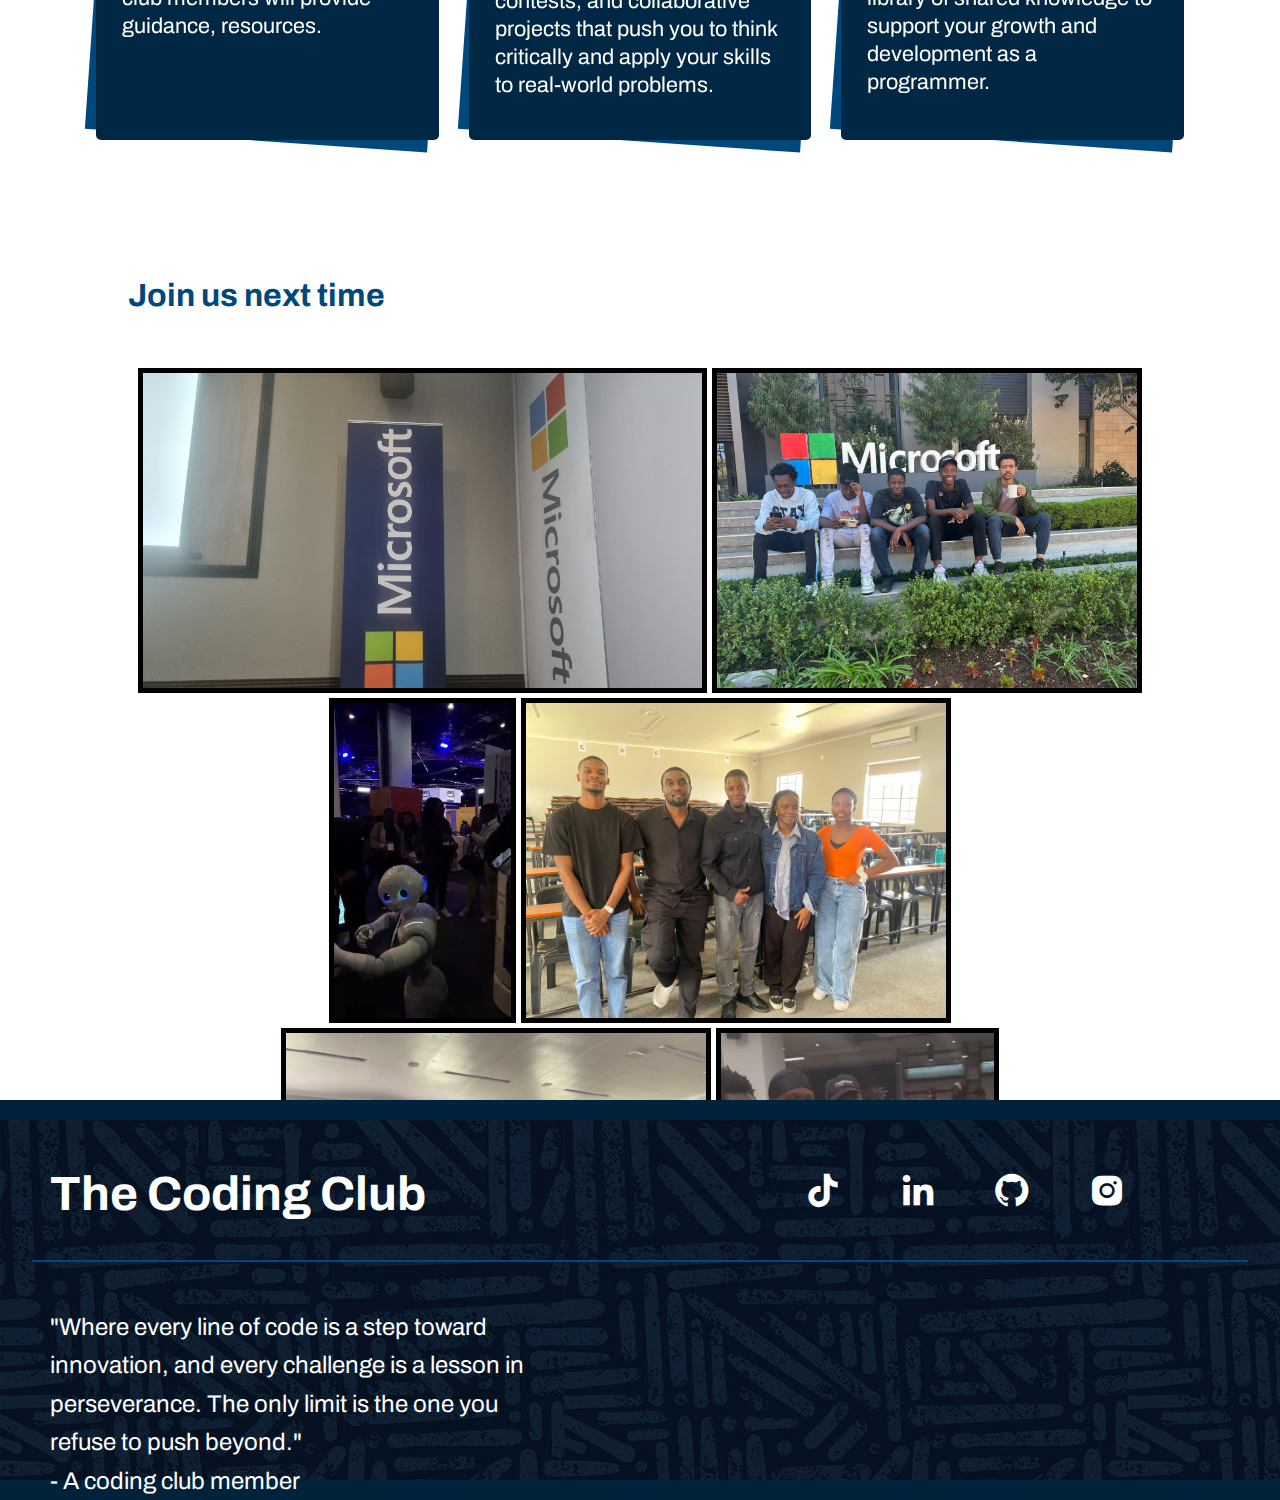
==== commit 10eb1725: "Fixed - Mobile Navigation + All Page - About Page Have Responsiveness" ====
--- a/index.html
+++ b/index.html
@@ -24,6 +24,13 @@
         <span class="item4"></span>
     </div>
 
+    <ul class="mobile-navigation">
+        <a href="./index.html"><i class='bx bxs-home-alt-2'></i></a>
+        <a href="./About_Page.html"><i class='bx bxs-book-reader'></i></a>
+        <a href="./Event_Page.html"><i class='bx bxs-calendar-event'></i></a>
+        <a href="./Resource_Page.html"><i class='bx bxs-widget'></i></a>
+    </ul>
+
     <main id="content">
     <!-- The Main Page Navigation -->
     <header>
@@ -215,12 +222,7 @@
     </footer>
 </main>
 
-    <ul class="mobile-navigation">
-        <a href="./index.html"><i class='bx bxs-home-alt-2'></i></a>
-        <a href="./About_Page.html"><i class='bx bxs-book-reader'></i></a>
-        <a href="./Event_Page.html"><i class='bx bxs-calendar-event'></i></a>
-        <a href="./Resource_Page.html"><i class='bx bxs-widget'></i></a>
-    </ul>
+    
     
 </body>
 <script type="module" src="./Scripts/Global.js"></script>
--- a/Styles/Global.css
+++ b/Styles/Global.css
@@ -156,9 +156,8 @@
     z-index: 1000;
 }
 
-.loadingScreen span{
-    position: absolute;
-    left: 50%;
+span{
+    position: absolute;
 
     display: block;
     width: 20px;
@@ -186,6 +185,82 @@
 .item4{
     background: var(--primary-color-dark);
     animation-delay: 0s;
+}
+
+footer{
+    position: relative;
+    width: 100%;
+    height: 400px;
+    background: var(--primary-color-dark);
+    display: grid;
+    grid-template-columns: repeat(2, 1fr);
+    grid-template-rows: repeat(2, 1fr);
+    gap: 20px;
+    color: white;
+}
+
+footer::before{
+    content: '';
+    position: absolute;
+    width: 95%;
+    justify-self: center;
+    height: 2px;
+    background: var(--primary-color);
+    top: 40%;
+    z-index: 1;
+
+}
+
+footer::after{
+    content: '';
+    position: absolute;
+    width: 100%;
+    justify-self: center;
+    height: 90%;
+    background-image: url(../Resources/Images/2Image.jpeg);
+    filter: brightness(25%);
+
+    transform: translateY(-50%);
+    top: 50%;
+}
+
+footer h1{
+    width: 100%;
+    height: 100%;
+    margin-left: 50px;
+    align-content: center;
+    font-size: 3em;
+    z-index: 1;
+}
+
+footer ul{
+    width: 60%;
+    height: 100%;
+
+    justify-self: center;
+    display: flex;
+    align-items: center;
+    justify-content: space-around;
+    z-index: 1;
+
+}
+
+footer ul a{
+    font-size: 2.5em;
+    transition: 300ms;
+}
+
+footer p{
+    width: 80%;
+    line-height: 1.6em;
+    margin-left: 50px;
+    font-size: 1.5em;
+    z-index: 1;
+}
+
+footer ul a:hover{
+    color: var(--secondary-color);
+    scale: 1.5;
 }
 
 @keyframes load {
--- a/Styles/Home_Page.css
+++ b/Styles/Home_Page.css
@@ -1,9 +1,6 @@
 html {
     scroll-behavior: smooth;
-    scroll-snap-type: mandatory y;
-    scroll-snap-align: top;
-}
-
+}
 
 .welcoming-Section{
     position: relative;
@@ -24,6 +21,8 @@
     height: 70%;
     object-fit: cover;
     background: var(--primary-color-dark);
+    /* animation: pulse 5s calc(1s * var(--exaggerate)) infinite; */
+    transition: 0.2s ease-in-out;
 }
 
 .welcoming-Section::before{
@@ -65,13 +64,13 @@
 
 .welcoming-Section img:nth-child(2) {
     transform: translateY(30px);
-    --exaggerate:-4;
+    --exaggerate:4;
 
 }
 
 .welcoming-Section img:nth-child(3) {
     transform: translateY(-20px);
-    --exaggerate:-6;
+    --exaggerate:3;
 
 }
 
@@ -83,7 +82,7 @@
 
 .welcoming-Section img:nth-child(5) {
     transform: translateY(-50px);
-    --exaggerate:-2;
+    --exaggerate:1;
 
 }
 
@@ -93,7 +92,7 @@
 
 .welcoming-Section:has(img:hover) img:not(:hover) {
     transition: filter 100ms ease-in-out;
-    filter: grayscale(50%);
+    filter: grayscale(20%) brightness(70%);
     transition: 0.2s ease-in-out;
 
 }
@@ -114,6 +113,19 @@
 
 .mobile-welcome-Section{
     display: none;
+}
+
+@keyframes pulse {
+    0%{
+        filter: brightness(100%);
+    }
+    50%{
+        filter: brightness(50%);
+    }
+    100%{
+        filter: brightness(100%);
+
+    }
 }
 
 @keyframes bobbing {
@@ -140,9 +152,8 @@
 /* ------------------------------------------------- */
 
 .section2{
-    height: min-content;
-    width: 100%;
     height: 100dvh;
+    width: 100%;
 
     position: relative;
     display: flex;
@@ -273,62 +284,7 @@
     transform: rotateY(180deg);
 }
 
-footer{
-    position: relative;
-    height: 400px;
-    background: var(--mid-secondary-color);
-    display: grid;
-    grid-template-columns: repeat(2, 1fr);
-    grid-template-rows: repeat(2, 1fr);
-    gap: 20px;
-    color: white;
-}
-
-footer::before{
-    content: '';
-    position: absolute;
-    width: 95%;
-    justify-self: center;
-    height: 2px;
-    background: var(--primary-color);
-    top: 40%;
-}
-
-footer h1{
-    width: 100%;
-    height: 100%;
-    margin-left: 30px;
-    align-content: center;
-    font-size: 3em;
-}
-
-footer ul{
-    width: 60%;
-    height: 100%;
-
-    justify-self: center;
-    display: flex;
-    align-items: center;
-    justify-content: space-around;
-}
-
-footer ul a{
-    font-size: 2em;
-    transition: 300ms;
-}
-
-footer p{
-    width: 80%;
-    line-height: 1.4em;
-    margin-left: 30px;
-    font-size: 1.5em;
-    color: #91b8d0;
-}
-
-footer ul a:hover{
-    color: var(--secondary-color);
-    scale: 1.5;
-}
+
 
 @keyframes appear{
     from{
@@ -348,10 +304,12 @@
     flex-direction: column;
     align-items: center;
     justify-content: center;
+    /* background: red; */
     gap: 40px;
 }
 
 .Trip-section h2{
+    position: relative;
     width: 80%;
     font-size: 2em;
     /* padding: 10px; */
@@ -417,7 +375,7 @@
     
     .section2-Content{
         /* background: red; */
-        height: min-content;
+        height: max-content;
         display: flex;
         flex-direction: column;
     }
@@ -427,4 +385,37 @@
         width: 100%;
     }
 
+    .mason-something img{
+        width: 100%;
+        
+    }
+
+    .mason-something img:hover{
+        scale: 1.0;
+        z-index: 2;
+    }
+
+    .Trip-section h2::before{
+        content: '';
+        position: absolute;
+        height: 100%;
+        width: 100%;
+        top: -50%;
+        left:-10%;
+
+        z-index: -2;
+        background: var(--secondary-color);
+    }
+
+    .Trip-section h2::after{
+        content: '';
+        position: absolute;
+        height: 100%;
+        width: 100%;
+        top: -20%;
+        left:-7%;
+
+        z-index: -1;
+        background: white;
+    }
 }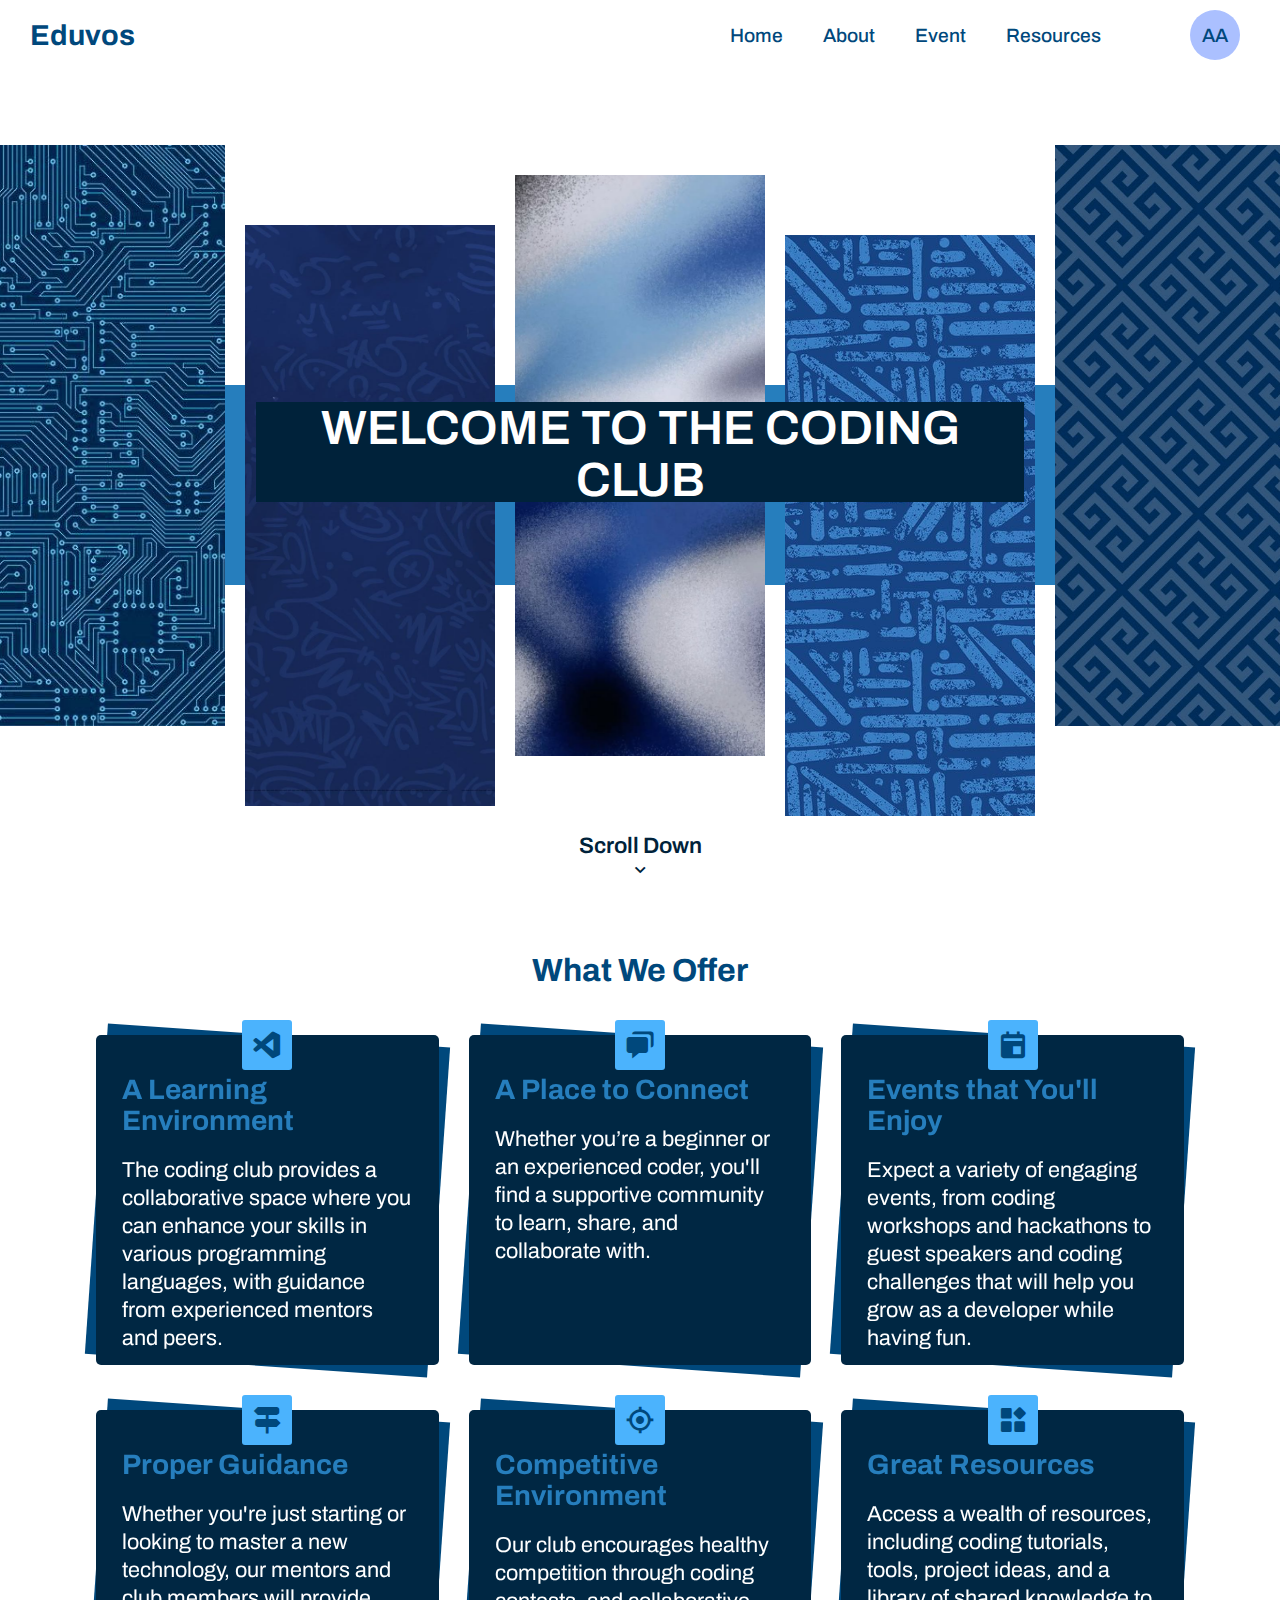
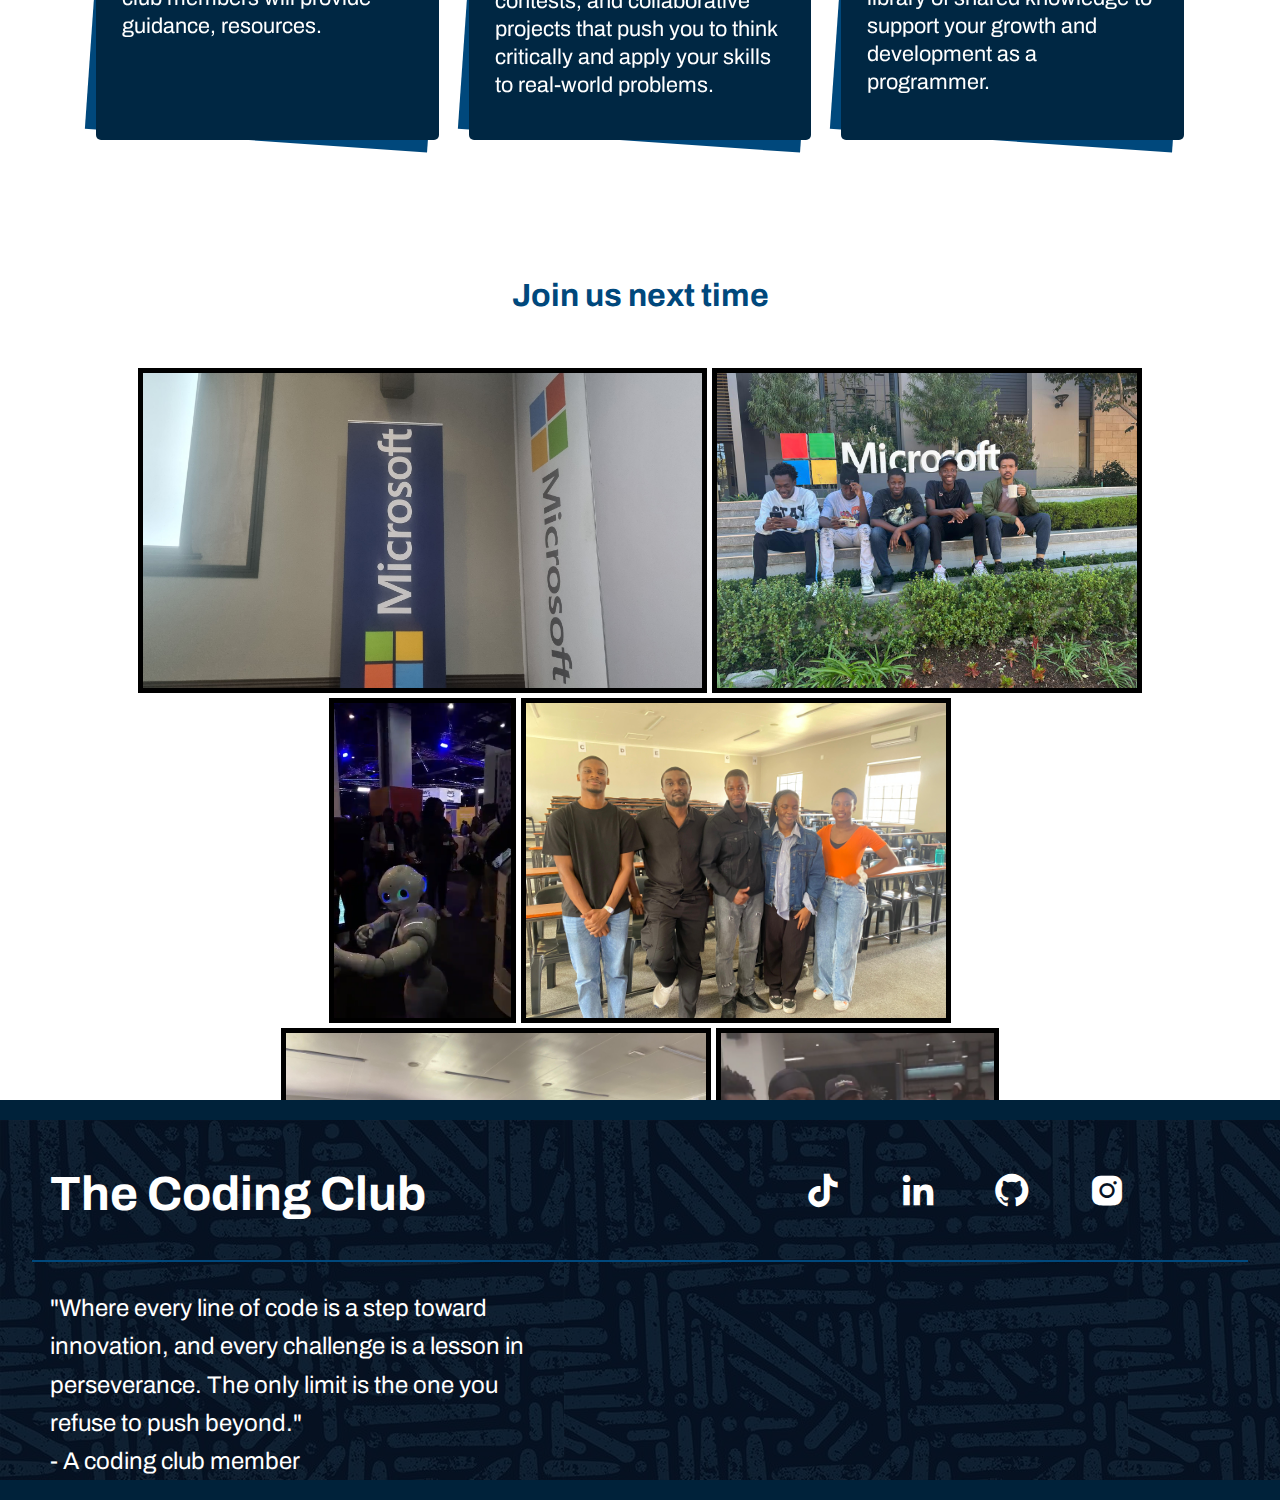
==== commit ba764ea1: "Update - User Profile Edits" ====
--- a/index.html
+++ b/index.html
@@ -46,6 +46,16 @@
                 </ul>
 
                 <div class="userProfile">AA</div>
+                <div class="overlay">
+                    <i class='bx bx-x'></i>
+
+                    <div class="userInfo">
+                        <h3>Edit Profile</h3>
+                        <input type="text" class="userName" id="userName">
+                        <button id="SaveChanges">Save Changes</button>
+                    </div>
+                </div>
+                
             </div>
         </nav>
     </header>
--- a/Styles/Global.css
+++ b/Styles/Global.css
@@ -187,6 +187,100 @@
     animation-delay: 0s;
 }
 
+/* ------------------------------------------------------ */
+/* User Account */
+.userProfile:hover{
+    background: var(--primary-color);
+    color: var(--tertiary-color);
+    cursor: pointer;
+}
+
+.overlay{
+    position: fixed;
+    height: 95dvh;
+    width: 95dvw;
+    top: 50%;
+    left: 50%;
+
+    display: none;
+    align-items: center;
+    justify-content: center;
+    backdrop-filter: blur(10px);
+
+    background: #000000a0;
+    transform: translate(-50%,-50%);
+    border-radius: 10px;
+    z-index: 2;
+}
+
+.overlay i{
+    position: absolute;
+    top: 2%;
+    right: 1%;
+
+    height: 40px;
+    width: 40px;
+    border-radius: 50%;
+    background: var(--primary-color);
+    color: var(--mid-secondary-color);
+    font-size: 2em;
+
+    text-align: center;
+    align-content: center;
+}
+
+.overlay i:hover{
+    background: var(--primary-color-dark);
+    color: var(--tertiary-color);
+    cursor: pointer;
+}
+
+.userInfo{
+    position: relative;
+    height: min-content;
+    width: 300px;
+    background: var(--primary-color-dark);
+    display: flex;
+    align-items: center;
+    flex-direction: column;
+    border: groove var(--primary-color) 12px;
+    gap: 20px;
+    padding: 30px;
+}
+
+
+.userInfo h3{
+    color: white;
+}
+
+.userInfo input{
+    height: 50px;
+    width: 100%;
+    border: none;
+    background: var(--primary-color);
+    border-radius: 2px;
+    color: white;
+    font-size: 1.7em;
+    padding: 0 16px;
+}
+
+.userInfo button{
+    height: 50px;
+    padding: 20px;
+
+    display: flex;
+    align-items: center;
+    text-align: center;
+    border: none;
+    background: var(--secondary-color);
+    color: white;
+    border-radius: 5px;
+
+    font-size: 1.25em;
+}
+/* ------------------------------------------------------ */
+
+
 footer{
     position: relative;
     width: 100%;
@@ -251,6 +345,8 @@
 }
 
 footer p{
+    position: relative;
+    top: -10%;
     width: 80%;
     line-height: 1.6em;
     margin-left: 50px;
--- a/Styles/Home_Page.css
+++ b/Styles/Home_Page.css
@@ -21,7 +21,6 @@
     height: 70%;
     object-fit: cover;
     background: var(--primary-color-dark);
-    /* animation: pulse 5s calc(1s * var(--exaggerate)) infinite; */
     transition: 0.2s ease-in-out;
 }
 
@@ -104,11 +103,13 @@
     flex-direction: column;
 
     align-items: center;
-    font-size: 1.2em;
+    font-size: 1.4em;
     font-weight: 600;
 
     color: var(--primary-color-dark);
-    /* animation: bobbing 1200ms 5s infinite; */
+    animation: bobbing 1200ms 2s;
+    animation-iteration-count: 4;
+
 }
 
 .mobile-welcome-Section{
@@ -309,11 +310,7 @@
 }
 
 .Trip-section h2{
-    position: relative;
-    width: 80%;
     font-size: 2em;
-    /* padding: 10px; */
-    
 }
 
 .mason-something{
@@ -373,6 +370,10 @@
         left: 5%;
     }
     
+    .section2{
+        height: min-content;
+    }
+
     .section2-Content{
         /* background: red; */
         height: max-content;
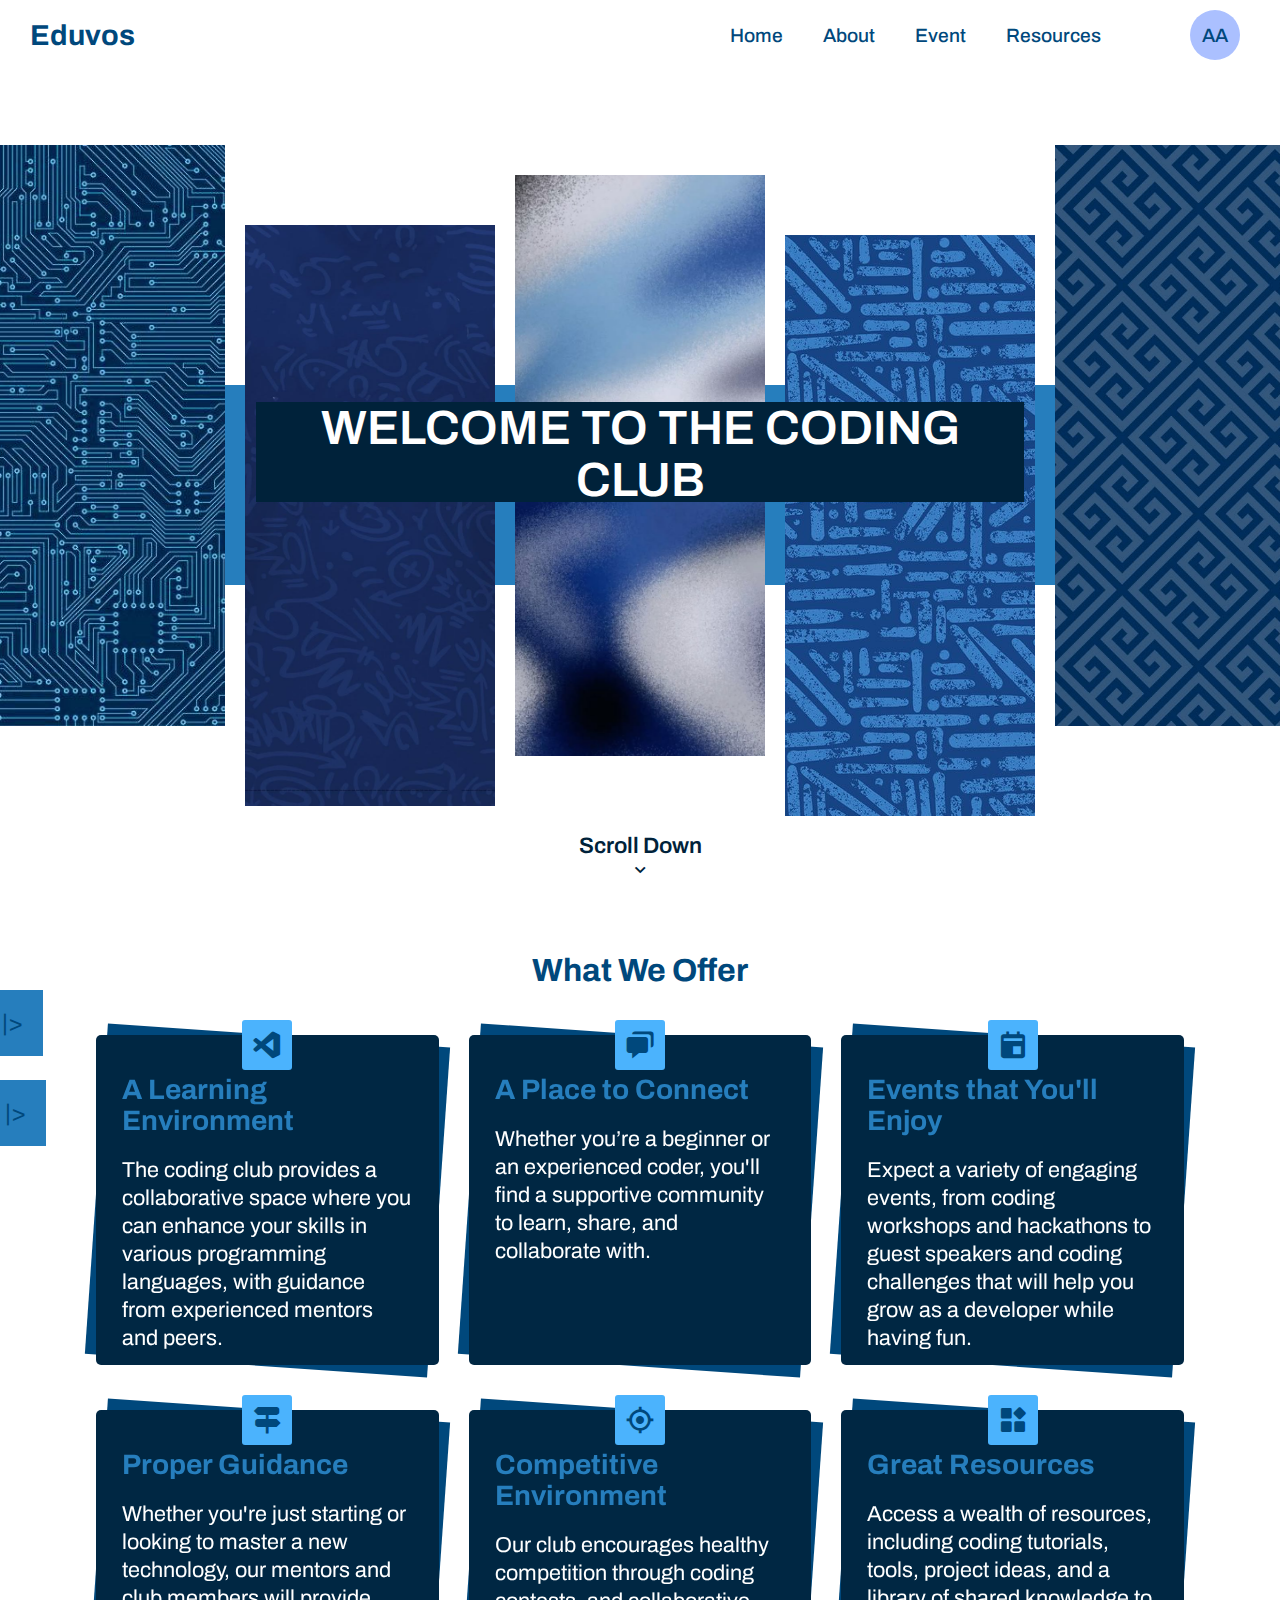
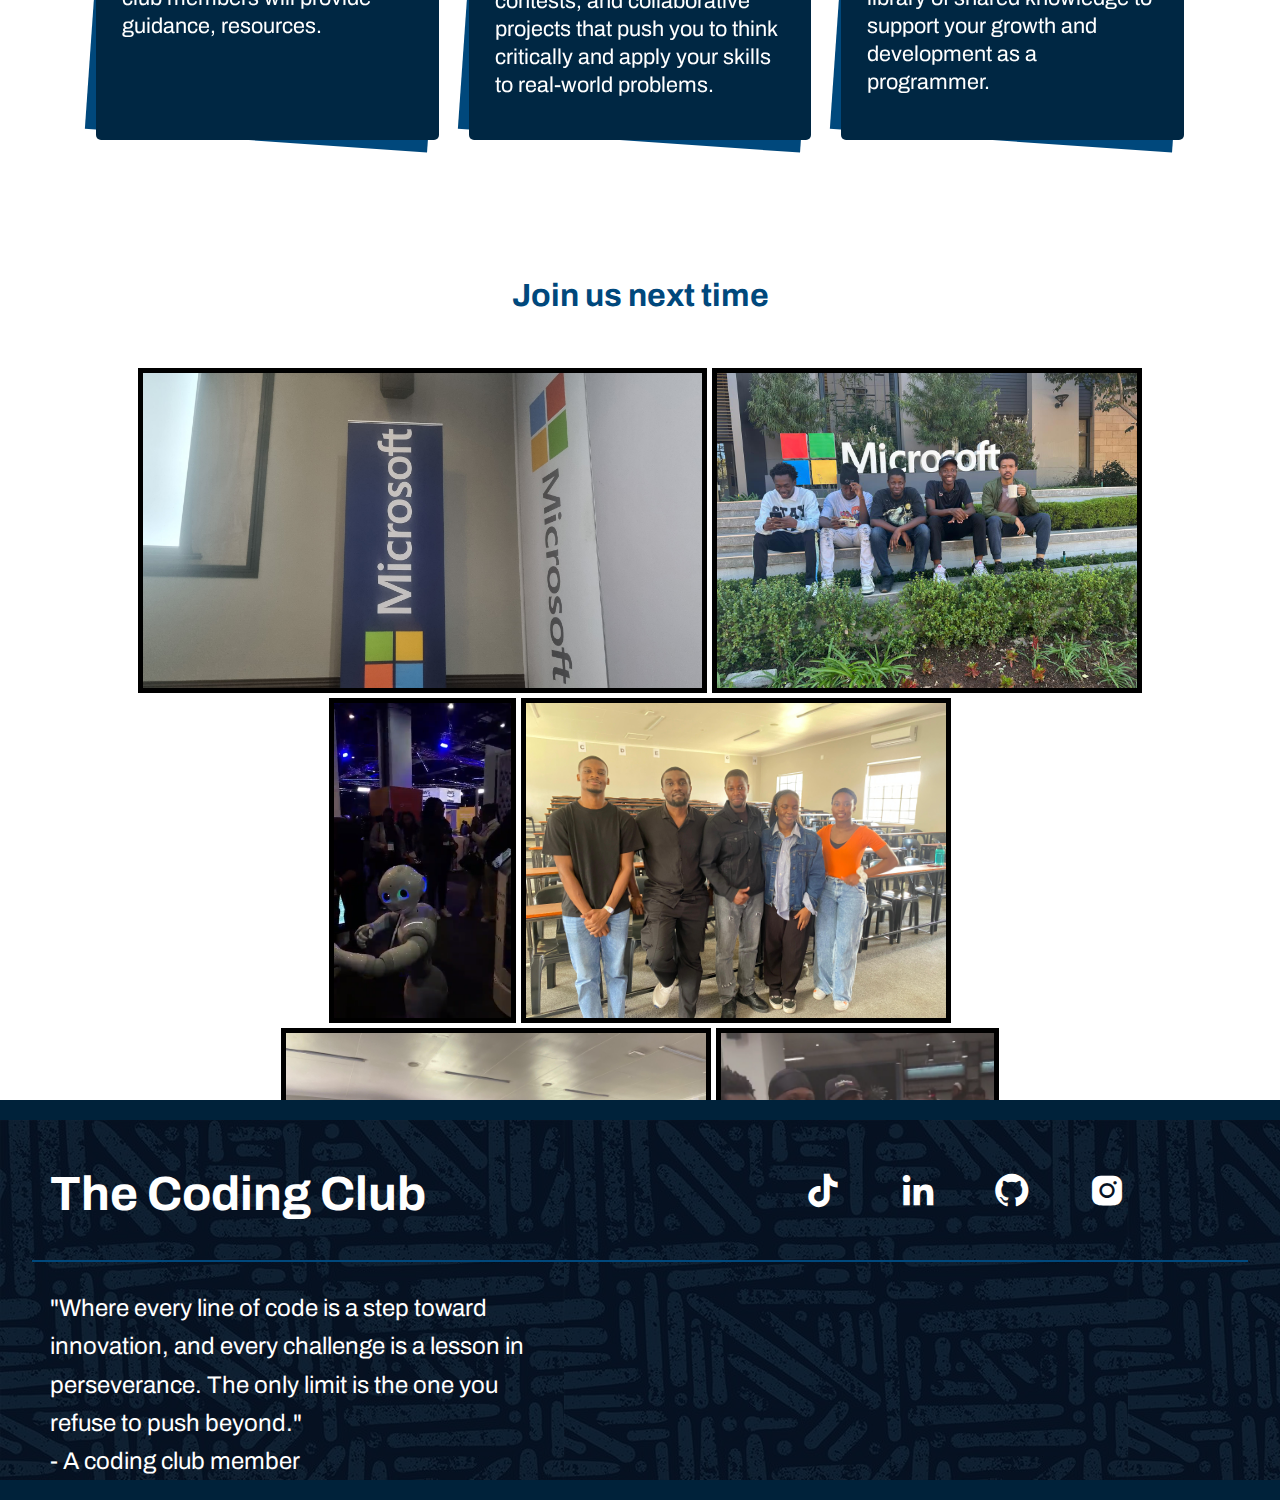
==== commit 46db0903: "Final - Done" ====
--- a/index.html
+++ b/index.html
@@ -74,6 +74,7 @@
     </div>
 
     <div class="mobile-welcome-Section">
+        <div class="hangingSign">Howdy There</div>
         <h1>Welcome To The Coding Club</h1>
     </div>
 
@@ -81,6 +82,8 @@
         <h1>What We Offer</h1>
 
         <div class="section2-Content">
+            <div class="hint">Hint: The Tiles are clickable  |></div>
+            <div class="hint2">Hint: There are more features to find but i wont tell  |></div>
 
             <div class="content-Containers">
                 <div class="content-icon">
--- a/Styles/Global.css
+++ b/Styles/Global.css
@@ -52,6 +52,8 @@
 
     width: 100%;
     height: 70px;
+    z-index: 100;
+    background: white;
 }
 
 .nav-container{
@@ -433,4 +435,8 @@
         display: none;
     }
 
+    .overlay{
+        display: none;
+    }
+
 }--- a/Styles/Home_Page.css
+++ b/Styles/Home_Page.css
@@ -10,9 +10,13 @@
 
     width: 100%;
     height: calc(100vh - 70px);
-
+    overflow: hidden;
     gap: 20px;
     /* background: var(--primary-color-dark); */
+}
+
+.hangingSign{
+    display: none;
 }
 
 .welcoming-Section img{
@@ -118,13 +122,13 @@
 
 @keyframes pulse {
     0%{
-        filter: brightness(100%);
+        filter: hue-rotate(200deg);
     }
     50%{
-        filter: brightness(50%);
+        filter: hue-rotate(300deg);
     }
     100%{
-        filter: brightness(100%);
+        filter: hue-rotate(10deg);
 
     }
 }
@@ -167,8 +171,49 @@
 }
 
 .section2 h1{
+    /* position: relative; */
     margin-bottom: 20px;
     background: white;
+}
+
+.section2 h1::before:hover{
+    transform: translateX(450px);
+}
+
+.hint{
+    position: absolute;
+    top: 10%;
+    left: 0;
+    font-size: 1.5em;
+    transform: translateX(-310px);
+    padding: 20px;
+    background: var(--secondary-color);
+    transition: 500ms;
+    z-index: 4;
+
+    animation: pulse 2s infinite;
+    animation-iteration-count: 15;
+}
+
+.hint2{
+    position: absolute;
+    top: 20%;
+    left: 0;
+    font-size: 1.5em;
+    transform: translateX(-542px);
+    padding: 20px;
+    background: var(--secondary-color);
+    transition: 500ms;
+    z-index: 4;
+    animation: pulse 2s  3s infinite;
+    animation-iteration-count: 15;
+}
+
+.hint:hover,
+.hint2:hover{
+    transform: translateX(0px);
+    cursor: pointer;
+
 }
 
 .section2-Content{
@@ -345,7 +390,7 @@
 
 /* ------------------------------------------------ */
 
-@media (width <= 800px){
+@media (width <= 500px){
     .welcoming-Section{
         display: none;
     }
@@ -419,4 +464,81 @@
         z-index: -1;
         background: white;
     }
+
+    .hangingSign{
+        display: block;
+        position: absolute;
+        top: -15%;
+        left: 50%;
+
+        --rotation: -5deg;
+        transform: translateX(-50%) rotate(var(--rotation));
+
+        width: 50%;
+        padding: 20px;
+        color: white;
+        text-align: center;
+        background: var(--primary-color);
+        border: var(--primary-color-dark) ridge 5px;
+        animation: intro 3s 2s forwards;
+    }
+
+    .hangingSign::before{
+        content:'';
+        
+        position: absolute;
+        height: 200px;
+        width: 2px;
+
+        top: -250%;
+        left: 10%;
+        z-index: -1;
+        background: var(--primary-color-dark);
+        border: ridge 5px var(--primary-color);
+    }
+
+    .hangingSign::after{
+        content:'';
+        
+        position: absolute;
+        height: 200px;
+        width: 3px;
+        transform: rotate(5deg);
+
+
+        top: -250%;
+        right: 10%;
+        z-index: -1;
+        background: var(--primary-color-dark);
+        border: ridge 5px var(--primary-color);
+    }
+
+    @keyframes intro {
+        0%{
+            top: -15%;
+            transform: translate(-50%, 0%) rotate(var(--rotation));
+        }
+        0%,20%{
+            top: 15%;
+            transform: translate(-50%, -100%) rotate(var(--rotation));
+        }
+        20%,30%{
+            top: 20%;
+
+            transform: translate(-50%,-50%) rotate(calc(var(--rotation) * -0.5));
+        }
+        50%{
+            top: 10%;
+
+            transform: translate(-50%,-100%) rotate(calc(var(--rotation) * -0.9));
+        }
+        60%{
+            top: 20%;
+            transform: translate(-50%,-50%) rotate(var(--rotation));
+        }
+        100%{
+            top: 15%;
+            transform: translate(-50%,-100%) rotate(calc(var(--rotation) * -0.7));
+        }
+    }
 }